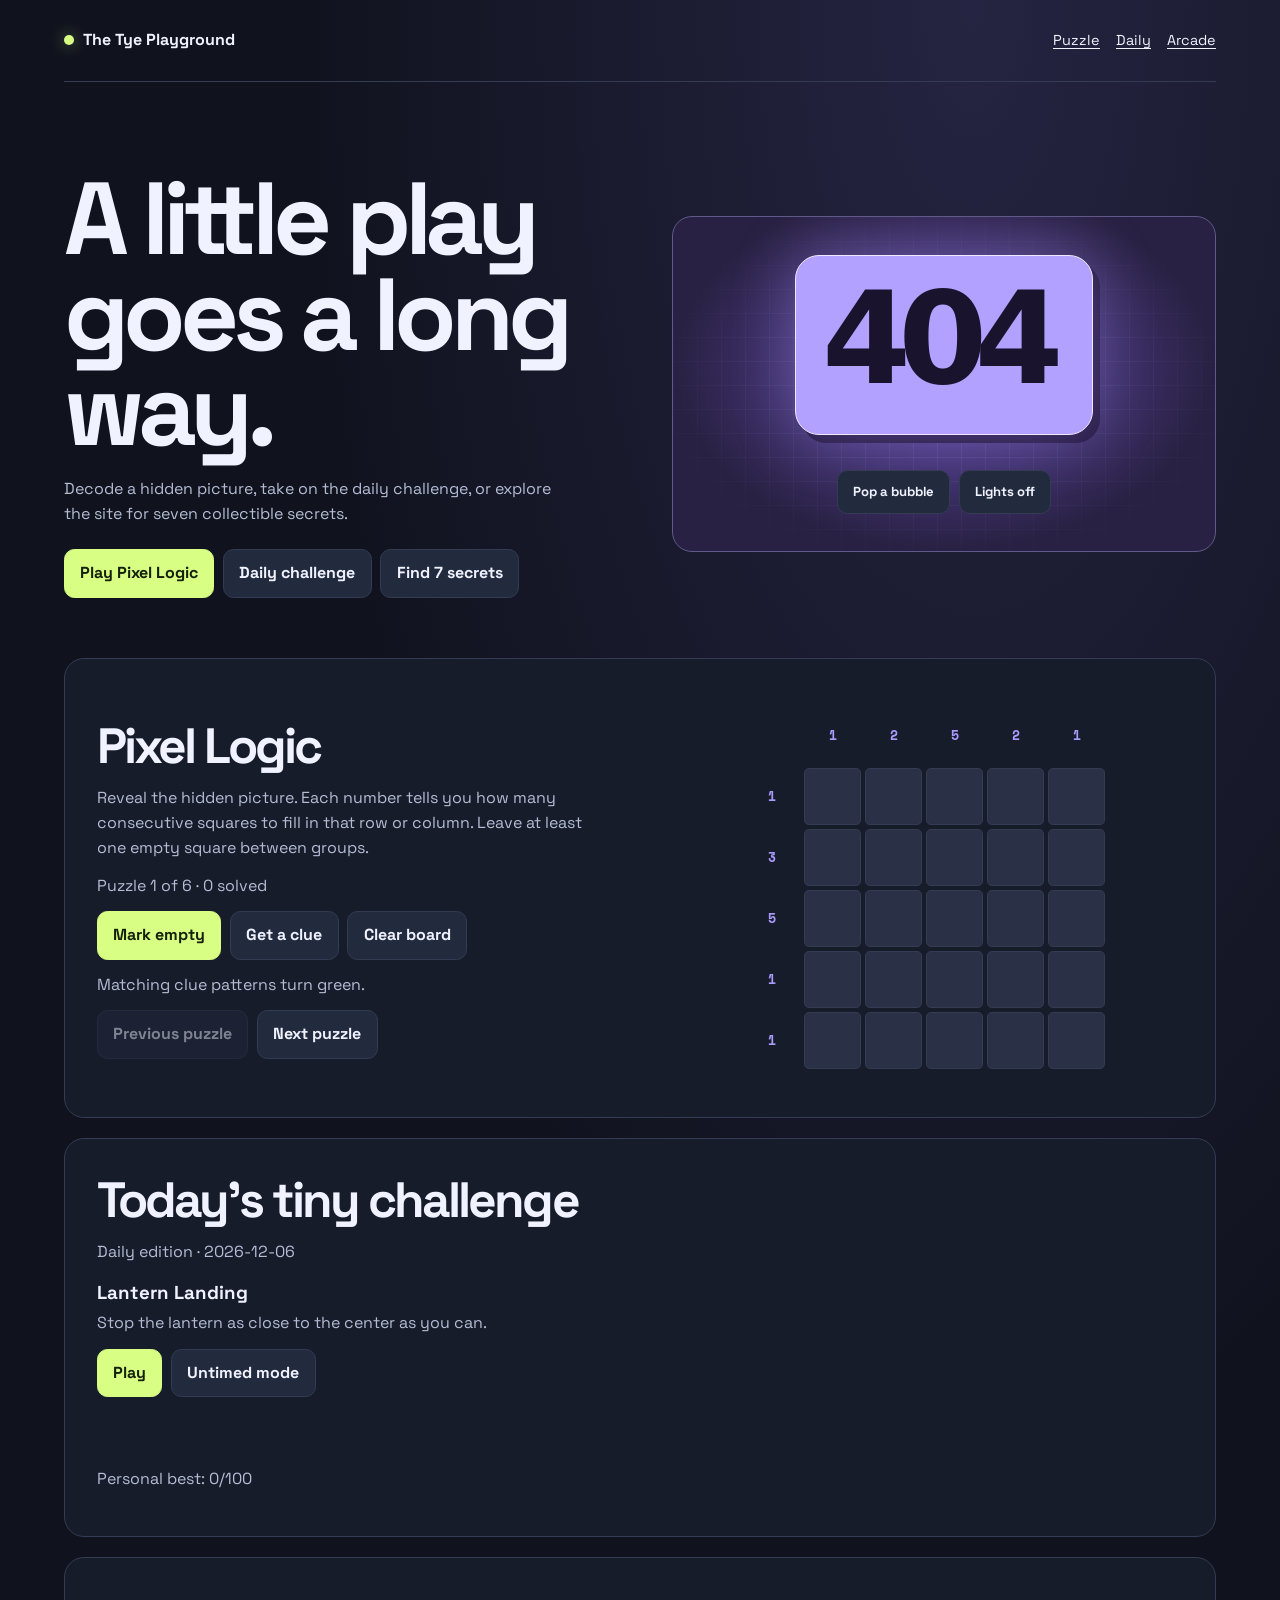
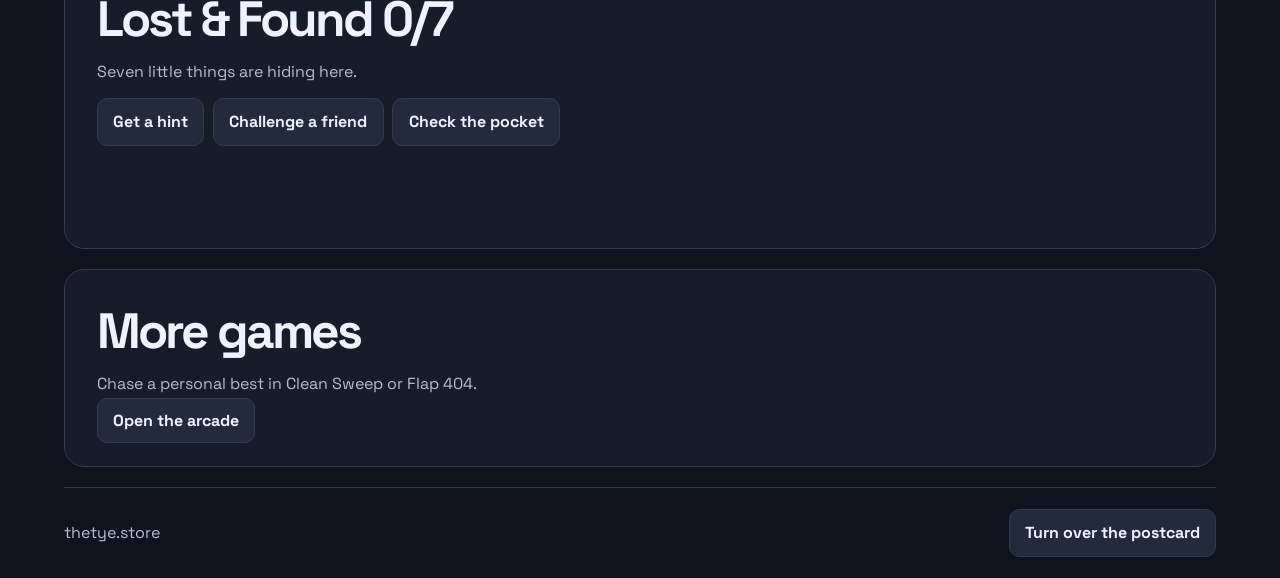
==== index.html @ 97bcfd58 "Link directly to the arcade from the playground" ====
<!DOCTYPE html>
<html lang="en">
<head>
<meta charset="utf-8">
<meta name="viewport" content="width=device-width, initial-scale=1">
<title>The Tye Playground — Free Mini Games & Hidden Surprises</title>
<meta name="description" content="Solve a Pixel Logic picture puzzle, play a daily game, and find seven hidden surprises at The Tye Playground.">
<link rel="canonical" href="https://thetye.store/">
<meta property="og:title" content="The Tye Playground">
<meta property="og:description" content="A tiny daily game and seven hidden surprises. Come play.">
<style>
@import url('https://fonts.googleapis.com/css2?family=Space+Grotesk:wght@400;500;600;700&family=Space+Mono:wght@400;700&display=swap');
*{box-sizing:border-box}
body{margin:0;background:#f7f2e7;color:#212421;font:1rem/1.55 system-ui,sans-serif}
header,main,footer{width:min(68rem,calc(100% - 2rem));margin:auto}
header,footer{display:flex;align-items:center;justify-content:space-between;gap:1rem;padding:1.3rem 0}
a{color:inherit;text-underline-offset:.22em}
h1,h2,p{margin:0 0 .8rem}
h1{font:700 clamp(3rem,7vw,6rem)/.95 Georgia,serif;letter-spacing:-.06em}
h2{font:700 2rem/1.15 Georgia,serif}
button,.action{font:inherit;font-weight:700;cursor:pointer;border:2px solid #212421;border-radius:2rem;background:#fff9ed;color:#212421;padding:.65rem 1rem;text-decoration:none}
button:focus-visible,a:focus-visible{outline:3px solid #6344a8;outline-offset:4px}
.primary{background:#f9ce57}
.hero{display:grid;grid-template-columns:1fr 1fr;gap:2rem;align-items:center;padding:2rem 0}
.scene{min-height:20rem;border:2px solid #212421;border-radius:2rem;background:#c6dcca;display:grid;place-items:center;position:relative;padding:1rem}
.scene.night{background:#292640;color:#fff9ed}
.scene.night button{background:#ffe8a5}
.spinner{font:900 clamp(4rem,13vw,8rem)/1 system-ui,sans-serif;letter-spacing:-.1em;padding:.2em .32em .3em .2em;border-radius:1.5rem;background:#f9ce57;box-shadow:5px 5px #212421}
.toys,.actions,.row{display:flex;flex-wrap:wrap;gap:.55rem;align-items:center}
section.card{background:#fff9ed;border:2px solid #212421;border-radius:1.5rem;padding:clamp(1rem,4vw,2rem);margin:1rem 0}
.board{display:flex;flex-wrap:wrap;gap:.45rem;margin:1rem 0}
.board button{min-width:3.1rem;min-height:3.1rem}
.board .lit{background:#f9ce57}
.status{min-height:1.55em;margin:.8rem 0}
[hidden]{display:none!important}
@media(max-width:680px){.hero{grid-template-columns:1fr;gap:1rem;padding-top:1rem}.scene{min-height:17rem}}

:root{color-scheme:dark;--ink:#10131e;--panel:#171c2a;--line:#343c53;--paper:#f0f2ff;--muted:#b4bdd4;--accent:#d8ff84;--violet:#ab9bff}
body{background:radial-gradient(ellipse at 76% 0%,#252442 0%,transparent 42rem),var(--ink);color:var(--paper);font-family:'Space Grotesk',system-ui,sans-serif}
header,main,footer{width:min(72rem,calc(100% - 2rem))}
header{border-bottom:1px solid var(--line);padding:1.15rem 0}
header nav{display:flex;gap:1rem;flex-wrap:wrap;font-size:.9rem}
header #logo{border:0;padding:.2rem 0;background:none;color:var(--paper)}
header #logo::before{content:"";display:inline-block;width:.65em;height:.65em;background:var(--accent);border-radius:50%;margin-right:.55em;box-shadow:0 0 15px #d8ff8470}
h1,h2{font-family:'Space Grotesk',system-ui,sans-serif;color:var(--paper);letter-spacing:-.06em}
h1{font-size:clamp(3.15rem,8vw,7rem);line-height:.93;margin-bottom:1.25rem}
h2{font-size:clamp(2rem,5vw,3.1rem)}
h3{margin:.75rem 0 .25rem}
p,footer{color:var(--muted)}
.hero{gap:clamp(1.5rem,5vw,5rem);padding:clamp(2.5rem,7vw,6.5rem) 0 2.5rem}
.hero p{max-width:31rem;margin-bottom:1.4rem}
button,.action{border:1px solid var(--line);border-radius:.65rem;background:#222a3d;color:var(--paper);padding:.68rem .95rem;min-height:44px}
button:not(:disabled):hover,.action:hover{border-color:var(--accent)}
button:focus-visible,a:focus-visible{outline-color:var(--violet)}
button:disabled{opacity:.48;cursor:default}
.primary{background:var(--accent);color:#15200a;border-color:var(--accent)}
.scene{isolation:isolate;overflow:hidden;min-width:0;min-height:21rem;border:1px solid #605a88;border-radius:1.25rem;background:radial-gradient(ellipse at 50% 45%,#634ab0,#292143 70%);padding:1.25rem}
.scene::before{position:absolute;inset:0;content:"";z-index:-1;background:linear-gradient(90deg,#b7aaff25 1px,transparent 1px),linear-gradient(#b7aaff25 1px,transparent 1px);background-size:24px 24px;mask-image:radial-gradient(ellipse,#000,transparent 82%)}
.scene.night{background:radial-gradient(ellipse at 50% 45%,#253c57,#101522 75%)}
.scene.night button{background:#262e44;color:var(--paper)}
.spinner{border:1px solid #eee9ff;background:#b3a1ff;color:#19132e;box-shadow:0 0 4rem #b3a1ff55,7px 8px #261943;padding:.15em .32em .24em .2em}
.scene .toys{justify-content:center}
.scene .toys button{font-size:.82rem}
section.card{background:var(--panel);border:1px solid var(--line);border-radius:1.25rem;margin:1.25rem 0}
#daily .board .lit{background:var(--accent);color:#16200c}
#daily .board button[aria-pressed=true]{outline:2px solid var(--violet)}
.puzzle-layout{display:grid;grid-template-columns:minmax(0,1fr) minmax(0,1fr);align-items:center;gap:clamp(1rem,4vw,4rem)}
.puzzle-board{--cell:clamp(38px,10vw,57px);display:grid;grid-template-columns:repeat(6,var(--cell));grid-auto-rows:var(--cell);gap:4px;justify-content:center;margin-block:1rem}
.puzzle-board > *{min-width:0;min-height:0}
.puzzle-board span{display:grid;place-content:center;font:700 .8rem 'Space Mono',monospace;color:var(--violet);text-align:center}
.puzzle-board button{padding:0;border-radius:.3rem;background:#2a3147;font-weight:700;color:var(--paper);touch-action:manipulation;min-height:0}
.puzzle-board button[data-state=filled]{background:var(--accent);color:#18230d;border-color:var(--accent)}
.puzzle-board button[data-state=marked]{background:#232839;color:var(--violet)}
.puzzle-board button[data-hint=true]{outline:2px solid var(--violet);outline-offset:1px}
.puzzle-board span[data-match=true]{color:var(--accent)}
footer{border-top:1px solid var(--line)}
#collection{display:flex;flex-wrap:wrap;gap:.5rem;list-style:none;padding:0}
#collection li{padding:.25rem .65rem;border:1px solid var(--line);border-radius:.35rem}
@media(max-width:720px){.hero,.puzzle-layout{grid-template-columns:1fr}.hero{padding-top:2.4rem}.scene{min-height:16rem}.puzzle-board{justify-content:start}}
@media(max-width:360px){.puzzle-board{--cell:clamp(30px,10vw,36px)}header nav{gap:.55rem}}
</style>
</head>
<body>
<header>
<button id="logo" type="button">The Tye Playground</button>
<nav aria-label="Main"><a href="#pattern">Puzzle</a><a href="#daily">Daily</a><a href="#games">Arcade</a></nav>
</header>
<main>
<div class="hero">
<div>
<h1>A little play goes a long way.</h1>
<p>Decode a hidden picture, take on the daily challenge, or explore the site for seven collectible secrets.</p>
<div class="actions">
<a class="action primary" href="#pattern">Play Pixel Logic</a><a class="action" href="#daily">Daily challenge</a>
<a class="action" href="#secrets">Find 7 secrets</a>
</div>
</div>
<div class="scene" id="scene">
<button class="spinner" id="spinner" type="button" aria-label="Spin the 404">404</button>
<div class="toys">
<button id="bubble" type="button">Pop a bubble</button>
<button id="light" type="button" aria-pressed="false">Lights off</button>
<button id="ghost" type="button" hidden>Follow the footprints</button>
</div>
</div>
</div>
<section class="card puzzle-layout" id="pattern">
<div>
<h2>Pixel Logic</h2>
<p>Reveal the hidden picture. Each number tells you how many consecutive squares to fill in that row or column. Leave at least one empty square between groups.</p>
<p id="puzzleNumber"></p>
<div class="row">
<button class="primary" id="markMode" type="button" aria-pressed="false">Mark empty</button>
<button id="puzzleHint" type="button">Get a clue</button>
<button id="puzzleReset" type="button">Clear board</button>
</div>
<p class="status" id="puzzleStatus" role="status"></p>
<div class="row">
<button id="puzzlePrev" type="button">Previous puzzle</button>
<button id="puzzleNext" type="button">Next puzzle</button>
</div>
</div>
<div id="puzzleBoard" class="puzzle-board" role="group" aria-label="Pixel Logic puzzle"></div>
</section>
<section class="card" id="daily">
<h2>Today’s tiny challenge</h2>
<p id="dailyDate"></p>
<h3 id="gameName"></h3>
<p id="instructions"></p>
<div class="row">
<button class="primary" id="start" type="button">Play</button>
<button id="relaxed" type="button" aria-pressed="false">Untimed mode</button>
</div>
<div class="board" id="board"></div>
<p class="status" id="gameStatus" role="status"></p>
<p id="best"></p>
<div class="row" id="gameShare" hidden>
<button id="shareScore" type="button">Share my score</button>
</div>
</section>
<section class="card" id="secrets">
<h2>Lost &amp; Found <span id="count"></span></h2>
<p id="found" role="status">Seven little things are hiding here.</p>
<div class="row">
<button id="hint" type="button">Get a hint</button>
<button id="shareHunt" type="button">Challenge a friend</button>
<button id="pocket" type="button">Check the pocket</button>
</div>
<p id="hintText" class="status" role="status"></p>
<ul id="collection"></ul>
<div id="room" hidden>
<h3>The Lost &amp; Found room</h3>
<p>All seven treasures are back. The workshop door is open.</p>
<a href="./404.html">Open the original 404 workshop</a>
</div>
</section>
<section class="card" id="games">
<h2>More games</h2>
<p>Chase a personal best in Clean Sweep or Flap 404.</p>
<a class="action" href="./404.html#games">Open the arcade</a>
</section>
</main>
<footer><span>thetye.store</span><button id="postcard" type="button">Turn over the postcard</button></footer>
<script>
"use strict";
const byId = id => document.getElementById(id);
function read(key, fallback) {
  try { return JSON.parse(localStorage.getItem(key)) ?? fallback; }
  catch { return fallback; }
}
function write(key, value) {
  try { localStorage.setItem(key, JSON.stringify(value)); } catch {}
}

const objects = {
  teapot: ["Teapot", "Spin the big 404 a few times."],
  pearl: ["Pearl", "Try popping a few bubbles."],
  footprints: ["Tiny boots", "Some things only show up with the lights off."],
  badge: ["Name badge", "Tap the playground’s name three times."],
  pebble: ["Lucky pebble", "Check the pocket in Lost & Found."],
  star: ["Gold star", "Finish a daily challenge round."],
  stamp: ["Postage stamp", "There’s something on the back of the postcard."]
};
const saved = read("tye-playground-found", []);
const collected = new Set(Array.isArray(saved) ? saved.filter(id => Object.hasOwn(objects, id)) : []);
function renderCollection() {
  byId("count").textContent = collected.size + "/7";
  byId("collection").replaceChildren(...Array.from(collected, id => {
    const item = document.createElement("li");
    item.textContent = objects[id][0];
    return item;
  }));
  byId("room").hidden = collected.size !== 7;
}
function discover(id) {
  if (collected.has(id)) return;
  collected.add(id);
  write("tye-playground-found", [...collected]);
  renderCollection();
  byId("found").textContent = "You found " + objects[id][0] + "!";
  byId("hintText").textContent = "";
}
renderCollection();
let spins = 0;
let bubbles = 0;
let taps = 0;
byId("spinner").onclick = () => {
  spins++;
  const faces = ["404", "040", "440", "🫖"];
  byId("spinner").textContent = faces[spins % faces.length];
  if (spins % faces.length === 3) discover("teapot");
};
byId("bubble").onclick = () => {
  bubbles++;
  byId("bubble").textContent = bubbles === 3 ? "Pearl found!" : "Pop again (" + bubbles + ")";
  if (bubbles === 3) discover("pearl");
};
byId("light").onclick = () => {
  const night = byId("scene").classList.toggle("night");
  byId("light").setAttribute("aria-pressed", night);
  byId("light").textContent = night ? "Lights on" : "Lights off";
  byId("ghost").hidden = !night;
};
byId("ghost").onclick = () => { discover("footprints"); byId("ghost").textContent = "Tiny boots found!"; };
byId("logo").onclick = () => {
  taps++;
  if (taps === 3) { discover("badge"); byId("logo").textContent = "The Tye Playground ★"; }
};
byId("pocket").onclick = () => { discover("pebble"); byId("pocket").textContent = "Pebble found!"; };
byId("postcard").onclick = () => { discover("stamp"); byId("postcard").textContent = "Greetings from The Tye!"; };
byId("hint").onclick = () => {
  const next = Object.keys(objects).find(id => !collected.has(id));
  byId("hintText").textContent = next ? objects[next][1] : "You found everything. The hidden room is open.";
};

const params = new URLSearchParams(location.search);
const today = new Date().toISOString().slice(0, 10);
const requestedDay = params.get("day");
function validDay(value) {
  if (!/^\d{4}-\d{2}-\d{2}$/.test(value || "")) return false;
  const date = new Date(value + "T00:00:00Z");
  return Number.isFinite(date.getTime()) && date.toISOString().slice(0, 10) === value;
}
const day = validDay(requestedDay) ? requestedDay : today;
const seed = Date.parse(day + "T00:00:00Z") / 86400000;
const game = ((seed % 3) + 3) % 3;
const games = [
  ["Lantern Landing", "Stop the lantern as close to the center as you can."],
  ["Window Memory", "Remember which windows light up, then pick them."],
  ["Odd Umbrella", "Find the odd umbrella in three rounds."]
];
byId("dailyDate").textContent = day === today ? "Daily edition · " + day : "Shared challenge · " + day;
byId("gameName").textContent = games[game][0];
byId("instructions").textContent = games[game][1];
const target = params.get("score");
if (target !== null && /^\d{1,3}$/.test(target) && Number(target) <= 100) {
  byId("gameStatus").textContent = "Friend’s score to beat: " + target + "/100.";
}

let relaxed = params.get("mode") === "untimed" || matchMedia("(prefers-reduced-motion: reduce)").matches;
let timer;
let playing = false;
let lastScore = 0;
let lastMode = false;
const board = byId("board");
const status = message => { byId("gameStatus").textContent = message; };
const key = () => "tye-best-" + day + (relaxed ? "-relaxed" : "");
function renderMode() {
  byId("relaxed").setAttribute("aria-pressed", relaxed);
  byId("best").textContent = (relaxed ? "Untimed best: " : "Personal best: ") + read(key(), 0) + "/100";
}
renderMode();
byId("relaxed").onclick = () => { relaxed = !relaxed; renderMode(); };
function tile(label, action) {
  const button = document.createElement("button");
  button.type = "button";
  button.textContent = label;
  button.onclick = action;
  board.append(button);
  return button;
}
function finish(score) {
  clearInterval(timer);
  playing = false;
  lastScore = score;
  lastMode = relaxed;
  write(key(), Math.max(score, Number(read(key(), 0)) || 0));
  renderMode();
  status("Round complete. Score: " + score + "/100.");
  byId("start").textContent = "Play again";
  byId("relaxed").disabled = false;
  byId("gameShare").hidden = false;
  board.replaceChildren();
  byId("start").focus();
  discover("star");
}

function lantern() {
  let position = ((seed % 9) + 9) % 9;
  let direction = position === 8 ? -1 : 1;
  let steps = 0;
  let score = 0;
  let round = 0;
  const track = document.createElement("div");
  track.setAttribute("aria-hidden", "true");
  board.append(track);
  const draw = () => {
    track.textContent = Array.from({length: 9}, (_, i) => i === position ? "🏮" : i === 4 ? "│" : "·").join(" ");
    if (relaxed) status("Lantern at position " + (position + 1) + " of 9. Center is 5.");
  };
  function step() {
    position += direction;
    if (position === 0 || position === 8) direction *= -1;
    draw();
  }
  function stop() {
    score += 100 - Math.abs(position - 4) * 25;
    round++;
    if (round === 3) { finish(Math.round(score / 3)); return; }
    if (!relaxed) status("Round " + (round + 1) + " of 3.");
    step();
  }
  if (relaxed) tile("Move lantern", step);
  const stopButton = tile("Stop lantern", stop);
  stopButton.focus();
  draw();
  if (!relaxed) timer = setInterval(() => {
    step();
    if (++steps >= 108) finish(Math.round(score / 3));
  }, 165);
}
function memory() {
  const lights = new Set();
  for (let n = 0; n < 3; n++) lights.add((((seed + n * 4) % 9) + 9) % 9);
  const guesses = new Set();
  status("Memorize windows " + [...lights].map(i => i + 1).join(", ") + ".");
  const ready = tile("Ready", begin);
  const tiles = Array.from({length: 9}, (_, i) => {
    const button = tile(String(i + 1), () => {
      if (guesses.has(i)) return;
      guesses.add(i);
      button.setAttribute("aria-pressed", "true");
      if (guesses.size === 3) finish(Math.round(100 * [...guesses].filter(n => lights.has(n)).length / 3));
    });
    button.disabled = true;
    button.classList.toggle("lit", lights.has(i));
    return button;
  });
  function begin() {
    clearTimeout(timer);
    ready.remove();
    for (const button of tiles) {
      button.disabled = false;
      button.classList.remove("lit");
      button.setAttribute("aria-pressed", "false");
    }
    status("Pick the three windows that were lit.");
    tiles[0].focus();
  }
  ready.focus();
  if (!relaxed) timer = setTimeout(begin, 4800);
}
function oddUmbrella() {
  let round = 0;
  let correct = 0;
  function draw() {
    board.replaceChildren();
    const odd = (((seed * 7 + round * 5) % 12) + 12) % 12;
    const choose = index => {
      clearTimeout(timer);
      if (index === odd) correct++;
      round++;
      if (round === 3) finish(Math.round(correct * 100 / 3));
      else draw();
    };
    for (let i = 0; i < 12; i++) {
      const button = tile(i === odd ? "☂" : "☔", () => choose(i));
      button.setAttribute("aria-label", (i === odd ? "Dry umbrella" : "Umbrella with rain") + " " + (i + 1));
    }
    board.firstChild.focus();
    status("Round " + (round + 1) + " of 3.");
    if (!relaxed) timer = setTimeout(() => choose(-1), 7000);
  }
  draw();
}
byId("start").onclick = () => {
  clearInterval(timer);
  board.replaceChildren();
  playing = true;
  byId("start").textContent = "Restart";
  byId("relaxed").disabled = true;
  byId("gameShare").hidden = true;
  status("Round 1 of 3.");
  if (game === 0) lantern();
  else if (game === 1) memory();
  else oddUmbrella();
};
async function share(text, url, feedback) {
  try {
    if (navigator.share) await navigator.share({text, url});
    else {
      await navigator.clipboard.writeText(text + " " + url);
      feedback("Challenge link copied.");
    }
  } catch (error) {
    if (error.name === "AbortError") return;
    feedback("Copy this challenge link: " + url);
  }
}
byId("shareScore").onclick = () => {
  if (playing) return;
  const url = new URL("./", location.href);
  url.searchParams.set("day", day);
  url.searchParams.set("score", lastScore);
  if (lastMode) url.searchParams.set("mode", "untimed");
  url.hash = "daily";
  share("I scored " + lastScore + "/100 in " + games[game][0] + ". Can you beat it?", url.href, status);
};
byId("shareHunt").onclick = () => {
  const url = new URL("./#secrets", location.href);
  share("I found " + collected.size + "/7 secrets at The Tye Playground. How many can you find?", url.href,
    message => { byId("hintText").textContent = message; });
};

const pictures = [
  ["Arrow", "00100 01110 11111 00100 00100"],
  ["Flower", "01110 11011 11111 11011 01110"],
  ["Diamond", "00100 01110 11111 01110 00100"],
  ["Heart", "11011 11111 11111 01110 00100"],
  ["Stamp", "11111 10001 10101 10001 11111"],
  ["Rocket", "00100 01110 10101 00100 01110"]
];
const puzzleBoard = byId("puzzleBoard");
const puzzleStatus = byId("puzzleStatus");
const markMode = byId("markMode");
const savedPuzzles = read("tye-pixel-boards", {});
const boards = savedPuzzles && typeof savedPuzzles === "object" ? savedPuzzles : {};
const savedCompletions = read("tye-pixel-completed", []);
const completedPuzzles = new Set(Array.isArray(savedCompletions) ? savedCompletions : []);
let puzzleIndex = Number(read("tye-pixel-index", 0));
if (!Number.isInteger(puzzleIndex) || !pictures[puzzleIndex]) puzzleIndex = 0;
let marking = false;
let cells = [];
let cellButtons = [];
let clueLabels = [];
let hinted = -1;
const indices = Array.from({length: 5}, (_, i) => i);
const lines = [
  ...indices.map(r => indices.map(c => r * 5 + c)),
  ...indices.map(c => indices.map(r => r * 5 + c))
];
const possibleLines = Array.from({length: 32}, (_, i) => i.toString(2).padStart(5, "0"));
const clues = bits => (bits.match(/1+/g) || [""]).map(group => group.length).join(" ");
const solution = () => pictures[puzzleIndex][1].replaceAll(" ", "");
const lineBits = (line, bits) => line.map(i => bits[i]).join("");

function refreshPuzzle() {
  const answer = solution();
  const filled = cells.map(value => value === 1 ? "1" : "0");
  const solved = filled.join("") === answer;
  if (solved) {
    completedPuzzles.add(puzzleIndex);
    write("tye-pixel-completed", [...completedPuzzles]);
  }
  byId("puzzleNumber").textContent = "Puzzle " + (puzzleIndex + 1) + " of " + pictures.length
    + " · " + completedPuzzles.size + " solved";
  clueLabels.forEach((label, i) => {
    label.dataset.match = clues(lineBits(lines[i], filled)) === clues(lineBits(lines[i], answer));
  });
  cellButtons.forEach((button, i) => {
    const state = ["blank", "filled", "marked"][cells[i]];
    button.dataset.state = state;
    button.dataset.hint = i === hinted;
    button.textContent = state === "marked" ? "×" : "";
    button.setAttribute("aria-label", "Row " + (Math.floor(i / 5) + 1) + ", column " + (i % 5 + 1) + ", " + state);
    button.setAttribute("aria-pressed", cells[i] === 1);
  });
  if (solved) puzzleStatus.textContent = "Solved! You revealed the " + pictures[puzzleIndex][0].toLowerCase() + ".";
  return solved;
}

function savePuzzle() {
  boards[puzzleIndex] = cells.join("");
  write("tye-pixel-boards", boards);
}

function showPuzzle(index) {
  puzzleIndex = index;
  write("tye-pixel-index", index);
  const savedBoard = boards[index];
  cells = typeof savedBoard === "string" && /^[012]{25}$/.test(savedBoard)
    ? Array.from(savedBoard, Number) : Array(25).fill(0);
  hinted = -1;
  cellButtons = [];
  clueLabels = [];
  puzzleBoard.replaceChildren();
  puzzleStatus.textContent = "Matching clue patterns turn green.";
  const answer = solution();
  function label(lineIndex, name) {
    const element = document.createElement("span");
    const numbers = clues(lineBits(lines[lineIndex], answer));
    element.textContent = numbers;
    element.setAttribute("aria-label", name + ": " + numbers);
    clueLabels[lineIndex] = element;
    puzzleBoard.append(element);
  }
  puzzleBoard.append(document.createElement("span"));
  indices.forEach(c => label(c + 5, "Column " + (c + 1)));
  indices.forEach(r => {
    label(r, "Row " + (r + 1));
    indices.forEach(c => {
      const i = r * 5 + c;
      const button = document.createElement("button");
      button.type = "button";
      button.onclick = () => {
        const next = marking ? 2 : 1;
        cells[i] = cells[i] === next ? 0 : next;
        hinted = -1;
        puzzleStatus.textContent = "Matching clue patterns turn green.";
        savePuzzle();
        refreshPuzzle();
      };
      cellButtons.push(button);
      puzzleBoard.append(button);
    });
  });
  byId("puzzlePrev").disabled = index === 0;
  byId("puzzleNext").disabled = index === pictures.length - 1;
  refreshPuzzle();
}
markMode.onclick = () => {
  marking = !marking;
  markMode.setAttribute("aria-pressed", marking);
  markMode.textContent = marking ? "Mark empty: on" : "Mark empty";
};
byId("puzzlePrev").onclick = () => showPuzzle(puzzleIndex - 1);
byId("puzzleNext").onclick = () => showPuzzle(puzzleIndex + 1);
byId("puzzleReset").onclick = () => {
  cells.fill(0);
  hinted = -1;
  savePuzzle();
  puzzleStatus.textContent = "Board cleared.";
  refreshPuzzle();
};
byId("puzzleHint").onclick = () => {
  const answer = solution();
  const mismatch = cells.findIndex((value, i) => (value === 1 && answer[i] === "0") || (value === 2 && answer[i] === "1"));
  let index = mismatch;
  let reason = "Recheck";
  if (index < 0) {
    for (const line of lines) {
      const candidates = possibleLines.filter(bits => clues(bits) === clues(lineBits(line, answer))
        && line.every((i, offset) => cells[i] === 0 || bits[offset] === (cells[i] === 1 ? "1" : "0")));
      const offset = line.findIndex((i, n) => cells[i] === 0 && candidates.every(bits => bits[n] === "1"));
      if (offset >= 0) { index = line[offset]; reason = "The clues require you to fill"; break; }
    }
  }
  if (index < 0) {
    index = cells.findIndex((value, i) => value === 0 && answer[i] === "1");
    reason = "Try filling";
  }
  hinted = index;
  if (!refreshPuzzle() && index >= 0) {
    puzzleStatus.textContent = reason + " row " + (Math.floor(index / 5) + 1) + ", column " + (index % 5 + 1) + ".";
  }
};
showPuzzle(puzzleIndex);

</script>
</body>
</html>
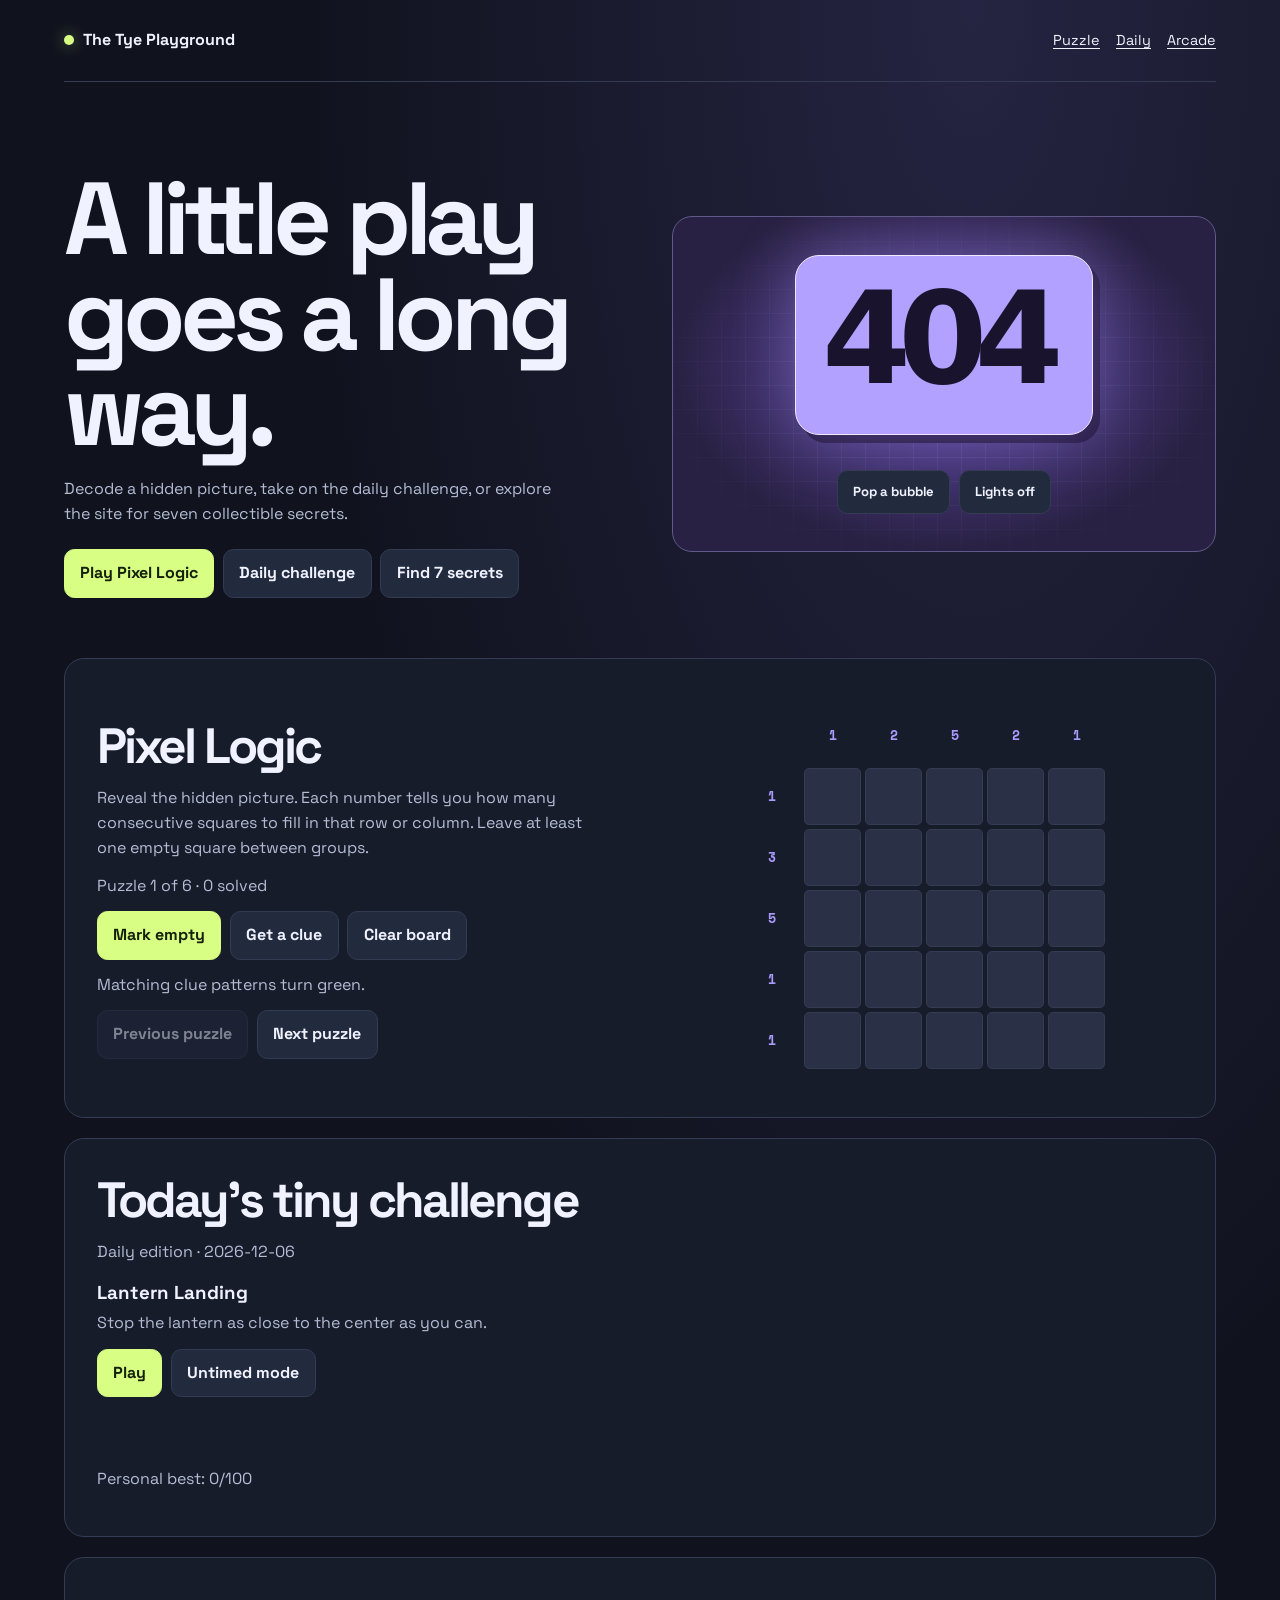
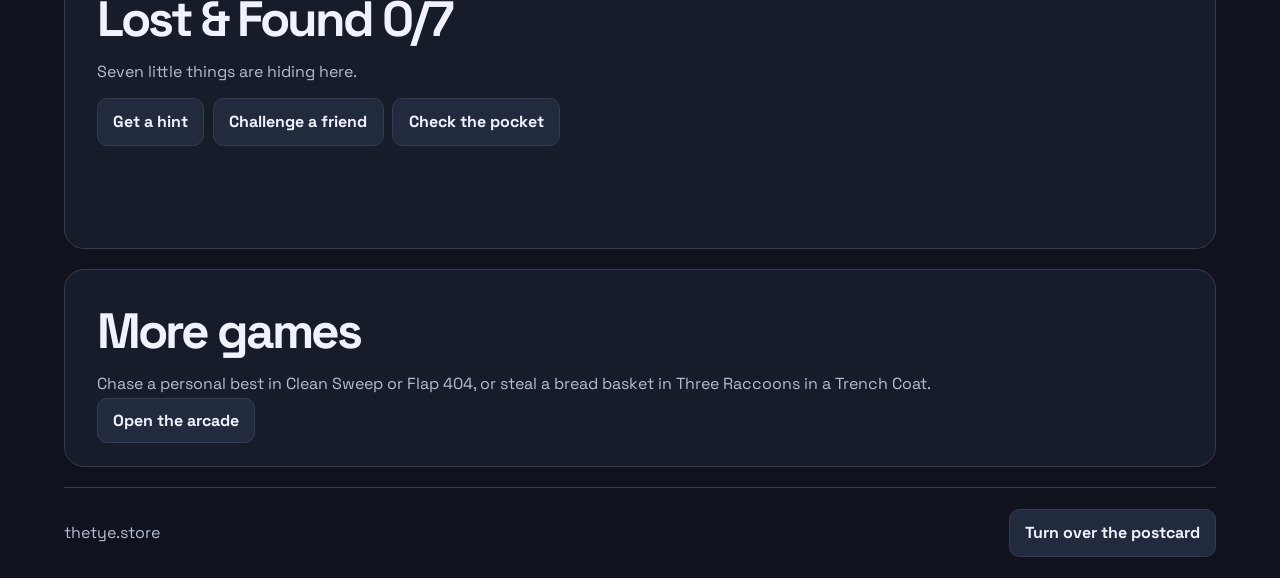
==== commit 4ae59c40: "Add Three Raccoons heist to the arcade" ====
--- a/index.html
+++ b/index.html
@@ -156,7 +156,7 @@
 </section>
 <section class="card" id="games">
 <h2>More games</h2>
-<p>Chase a personal best in Clean Sweep or Flap 404.</p>
+<p>Chase a personal best in Clean Sweep or Flap 404, or steal a bread basket in Three Raccoons in a Trench Coat.</p>
 <a class="action" href="./404.html#games">Open the arcade</a>
 </section>
 </main>
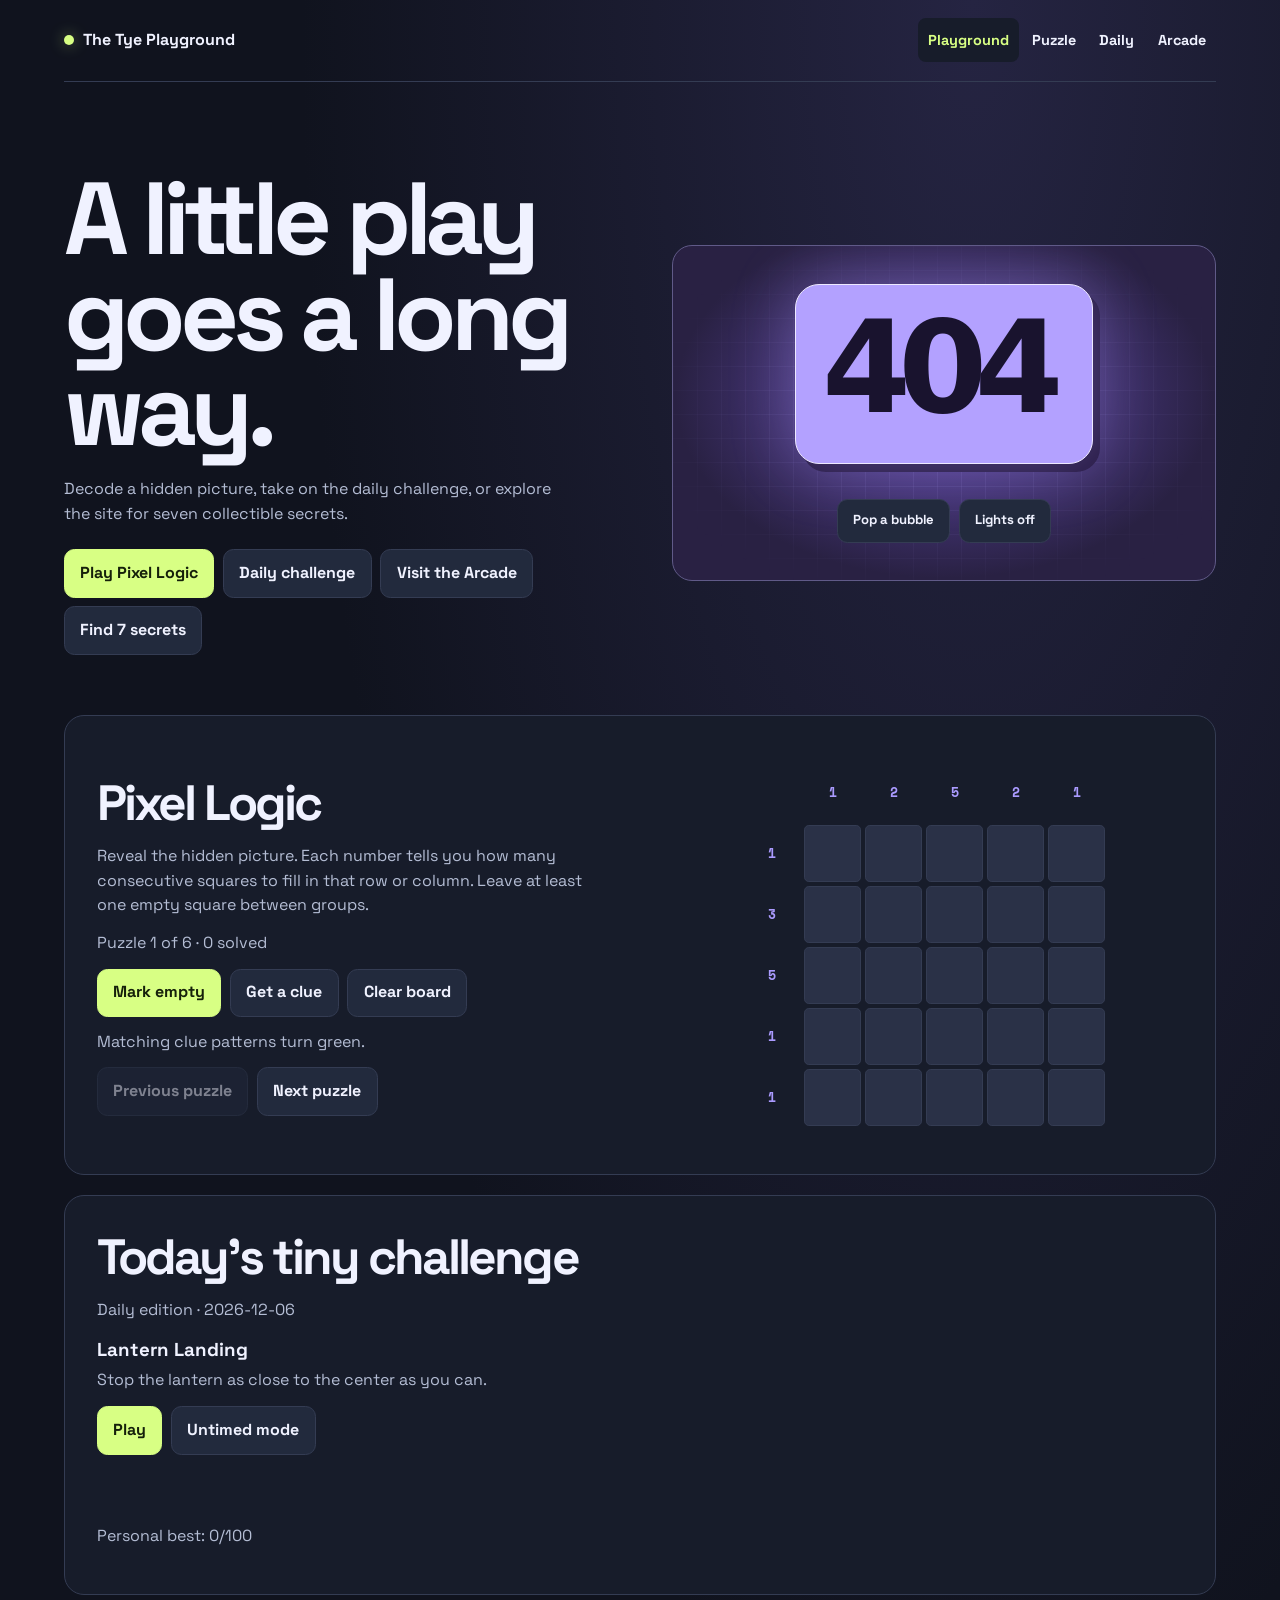
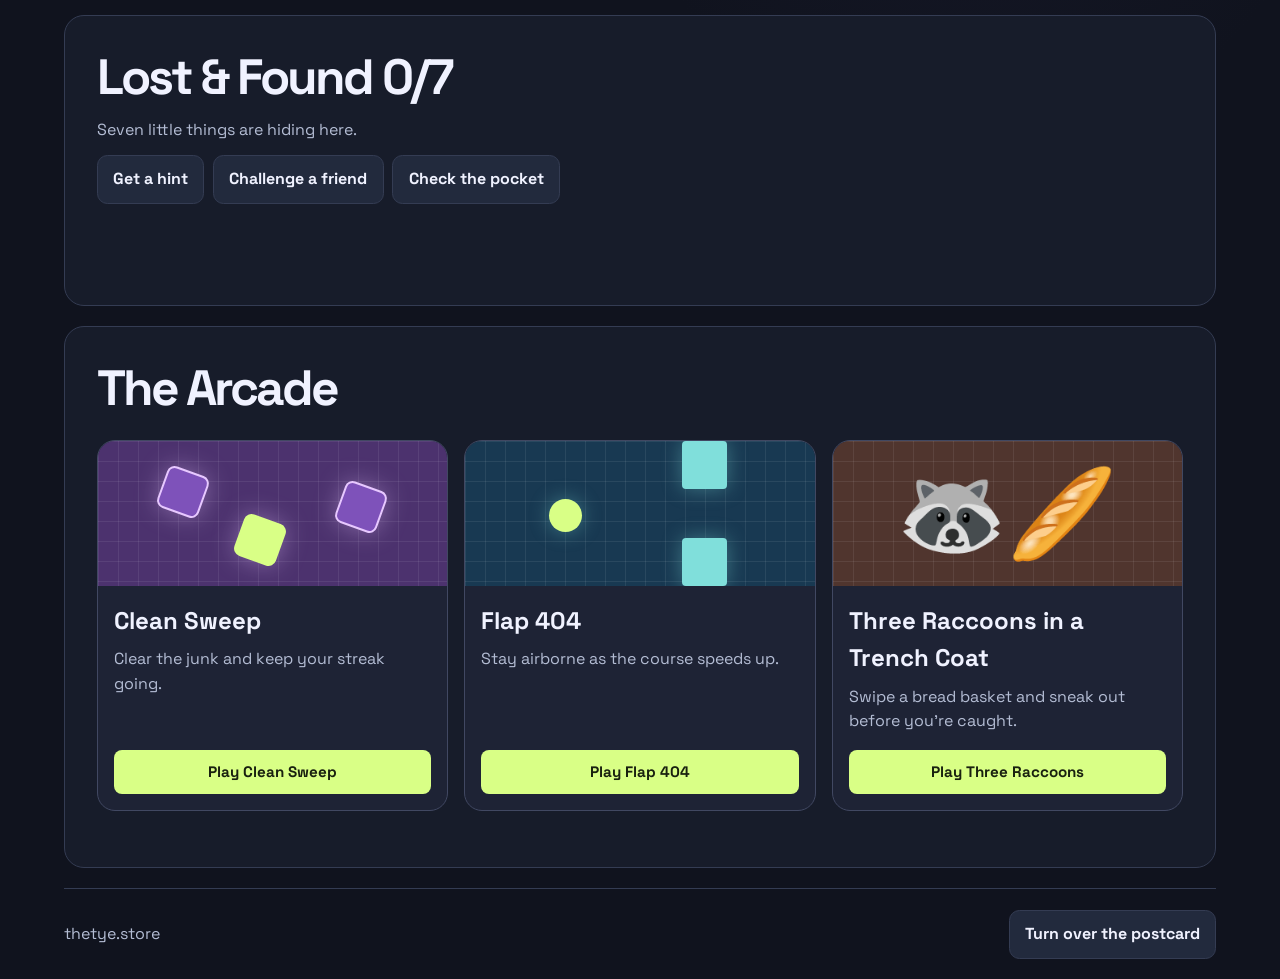
==== commit b5659900: "Unify the Playground and Arcade experience" ====
--- a/index.html
+++ b/index.html
@@ -8,8 +8,8 @@
 <link rel="canonical" href="https://thetye.store/">
 <meta property="og:title" content="The Tye Playground">
 <meta property="og:description" content="A tiny daily game and seven hidden surprises. Come play.">
+<link rel="stylesheet" href="./playground.css">
 <style>
-@import url('https://fonts.googleapis.com/css2?family=Space+Grotesk:wght@400;500;600;700&family=Space+Mono:wght@400;700&display=swap');
 *{box-sizing:border-box}
 body{margin:0;background:#f7f2e7;color:#212421;font:1rem/1.55 system-ui,sans-serif}
 header,main,footer{width:min(68rem,calc(100% - 2rem));margin:auto}
@@ -36,12 +36,12 @@
 @media(max-width:680px){.hero{grid-template-columns:1fr;gap:1rem;padding-top:1rem}.scene{min-height:17rem}}
 
 :root{color-scheme:dark;--ink:#10131e;--panel:#171c2a;--line:#343c53;--paper:#f0f2ff;--muted:#b4bdd4;--accent:#d8ff84;--violet:#ab9bff}
-body{background:radial-gradient(ellipse at 76% 0%,#252442 0%,transparent 42rem),var(--ink);color:var(--paper);font-family:'Space Grotesk',system-ui,sans-serif}
+body{background:var(--tye-backdrop);color:var(--paper);font-family:'Space Grotesk',system-ui,sans-serif}
 header,main,footer{width:min(72rem,calc(100% - 2rem))}
 header{border-bottom:1px solid var(--line);padding:1.15rem 0}
-header nav{display:flex;gap:1rem;flex-wrap:wrap;font-size:.9rem}
+
 header #logo{border:0;padding:.2rem 0;background:none;color:var(--paper)}
-header #logo::before{content:"";display:inline-block;width:.65em;height:.65em;background:var(--accent);border-radius:50%;margin-right:.55em;box-shadow:0 0 15px #d8ff8470}
+
 h1,h2{font-family:'Space Grotesk',system-ui,sans-serif;color:var(--paper);letter-spacing:-.06em}
 h1{font-size:clamp(3.15rem,8vw,7rem);line-height:.93;margin-bottom:1.25rem}
 h2{font-size:clamp(2rem,5vw,3.1rem)}
@@ -81,9 +81,9 @@
 </style>
 </head>
 <body>
-<header>
-<button id="logo" type="button">The Tye Playground</button>
-<nav aria-label="Main"><a href="#pattern">Puzzle</a><a href="#daily">Daily</a><a href="#games">Arcade</a></nav>
+<header class="tye-header">
+<button id="logo" class="tye-brand" type="button">The Tye Playground</button>
+<nav aria-label="Main"><a href="./" aria-current="page">Playground</a><a href="./#pattern">Puzzle</a><a href="./#daily">Daily</a><a href="./404.html#games">Arcade</a></nav>
 </header>
 <main>
 <div class="hero">
@@ -92,7 +92,7 @@
 <p>Decode a hidden picture, take on the daily challenge, or explore the site for seven collectible secrets.</p>
 <div class="actions">
 <a class="action primary" href="#pattern">Play Pixel Logic</a><a class="action" href="#daily">Daily challenge</a>
-<a class="action" href="#secrets">Find 7 secrets</a>
+<a class="action" href="./404.html#games">Visit the Arcade</a><a class="action" href="#secrets">Find 7 secrets</a>
 </div>
 </div>
 <div class="scene" id="scene">
@@ -154,10 +154,13 @@
 <a href="./404.html">Open the original 404 workshop</a>
 </div>
 </section>
-<section class="card" id="games">
-<h2>More games</h2>
-<p>Chase a personal best in Clean Sweep or Flap 404, or steal a bread basket in Three Raccoons in a Trench Coat.</p>
-<a class="action" href="./404.html#games">Open the arcade</a>
+<section class="card playground-games" id="games">
+<h2>The Arcade</h2>
+<div class="arcade-grid">
+<article><div class="arcade-art sweep-art" aria-hidden="true"><i></i><i></i><i></i></div><div class="arcade-copy"><h3>Clean Sweep</h3><p>Clear the junk and keep your streak going.</p><a class="play-link" href="./404.html#games-clean-sweep">Play Clean Sweep</a></div></article>
+<article><div class="arcade-art flight-art" aria-hidden="true"><i></i><i></i><i></i></div><div class="arcade-copy"><h3>Flap 404</h3><p>Stay airborne as the course speeds up.</p><a class="play-link" href="./404.html#games-flap">Play Flap 404</a></div></article>
+<article><div class="arcade-art raccoon-art" aria-hidden="true">🦝🥖</div><div class="arcade-copy"><h3>Three Raccoons in a Trench Coat</h3><p>Swipe a bread basket and sneak out before you’re caught.</p><a class="play-link" href="./games/three-raccoons/">Play Three Raccoons</a></div></article>
+</div>
 </section>
 </main>
 <footer><span>thetye.store</span><button id="postcard" type="button">Turn over the postcard</button></footer>
--- a/playground.css
+++ b/playground.css
@@ -0,0 +1,34 @@
+@import url('https://fonts.googleapis.com/css2?family=Space+Grotesk:wght@400;500;600;700&family=Space+Mono:wght@400;700&display=swap');
+:root{--tye-bg:#10131e;--tye-panel:#171c2a;--tye-line:#343c53;--tye-text:#f0f2ff;--tye-muted:#b4bdd4;--tye-accent:#d8ff84;--tye-focus:#ab9bff;--tye-font:'Space Grotesk',system-ui,sans-serif;--tye-backdrop:radial-gradient(ellipse at 76% 0%,#252442 0%,transparent 42rem),var(--tye-bg)}
+.tye-header{width:min(72rem,calc(100% - 2rem));margin:auto;display:flex;align-items:center;justify-content:space-between;flex-wrap:wrap;gap:.45rem 1rem;padding:1.15rem 0;border-bottom:1px solid var(--tye-line);font:700 1rem/1.5 var(--tye-font);color:var(--tye-text)}
+.tye-header nav{display:flex;gap:.15rem;flex-wrap:wrap;font-size:.9rem}
+.tye-header a{display:inline-flex;align-items:center;min-height:44px;color:inherit;text-decoration:none}
+.tye-header nav a{padding:.4rem .65rem;border-radius:.5rem}
+.tye-header nav a:hover{background:var(--tye-panel)}
+.tye-header nav [aria-current=page]{background:var(--tye-panel);color:var(--tye-accent)}
+.tye-brand::before{content:"";display:inline-block;width:.65em;height:.65em;background:var(--tye-accent);border-radius:50%;margin-right:.55em;box-shadow:0 0 15px #d8ff8470}
+.tye-header a:focus-visible,.play-link:focus-visible{outline:2px solid var(--tye-focus);outline-offset:3px}
+  .arcade-grid{display:grid;grid-template-columns:repeat(3,minmax(0,1fr));gap:16px;margin:24px 0}
+  .arcade-grid article{display:flex;flex-direction:column;border:1px solid #414862;border-radius:18px;overflow:hidden;background:#1e2335}
+  .arcade-art{height:clamp(110px,20vw,195px);position:relative;overflow:hidden;background-size:20px 20px;background-image:linear-gradient(#ffffff13 1px,transparent 1px),linear-gradient(90deg,#ffffff13 1px,transparent 1px)}
+  .arcade-art i{position:absolute;display:block}
+  .sweep-art{background-color:#4c326e}
+  .sweep-art i{width:44px;height:44px;border:2px solid #e7c8ff;border-radius:8px;transform:rotate(20deg);background:#7e52ba;box-shadow:0 0 24px #e7c8ff60}
+  .sweep-art i:nth-child(1){left:18%;top:20%}.sweep-art i:nth-child(2){left:40%;top:53%;background:#d9ff86;border-color:#d9ff86}.sweep-art i:nth-child(3){left:69%;top:30%}
+  .flight-art{background-color:#183952}
+  .flight-art i{width:13%;height:33%;background:#80dfdb;border-radius:4px;box-shadow:0 0 20px #80dfdb60}
+  .flight-art i:nth-child(1){left:62%;top:0}.flight-art i:nth-child(2){left:62%;bottom:0}.flight-art i:nth-child(3){left:24%;top:40%;width:33px;height:33px;border-radius:50%;background:#d9ff86}
+  .arcade-copy{padding:clamp(14px,3vw,24px);display:flex;flex-direction:column;flex:1}
+  .arcade-copy h3{font-size:24px;margin:0;color:inherit}
+  .arcade-copy p:nth-of-type(2){margin-top:auto;padding-top:10px}
+  .raccoon-art{display:grid;place-items:center;background-color:#50352e;font-size:clamp(48px,10vw,88px)}
+  .arcade-copy .play-link{display:grid;place-items:center;text-decoration:none}
+  .arcade-copy button,.arcade-copy .play-link{min-height:44px;border:0;border-radius:8px;background:#d9ff86;color:#19210f;padding:8px 12px;font:inherit;font-size:.95rem;font-weight:700;cursor:pointer}
+
+.arcade-copy .play-link:hover,.arcade-copy button:hover{background:#eeffbe}
+.playground-games .arcade-art{height:clamp(108px,14vw,145px)}
+.playground-games .arcade-copy{padding:1rem}
+.playground-games .arcade-copy p{margin:.5rem 0 1rem}
+.playground-games .arcade-copy a{margin-top:auto}
+@media(max-width:850px){.arcade-grid{grid-template-columns:repeat(2,minmax(0,1fr))}}
+@media(max-width:590px){.arcade-grid{grid-template-columns:minmax(0,1fr)}.arcade-art{height:115px}}
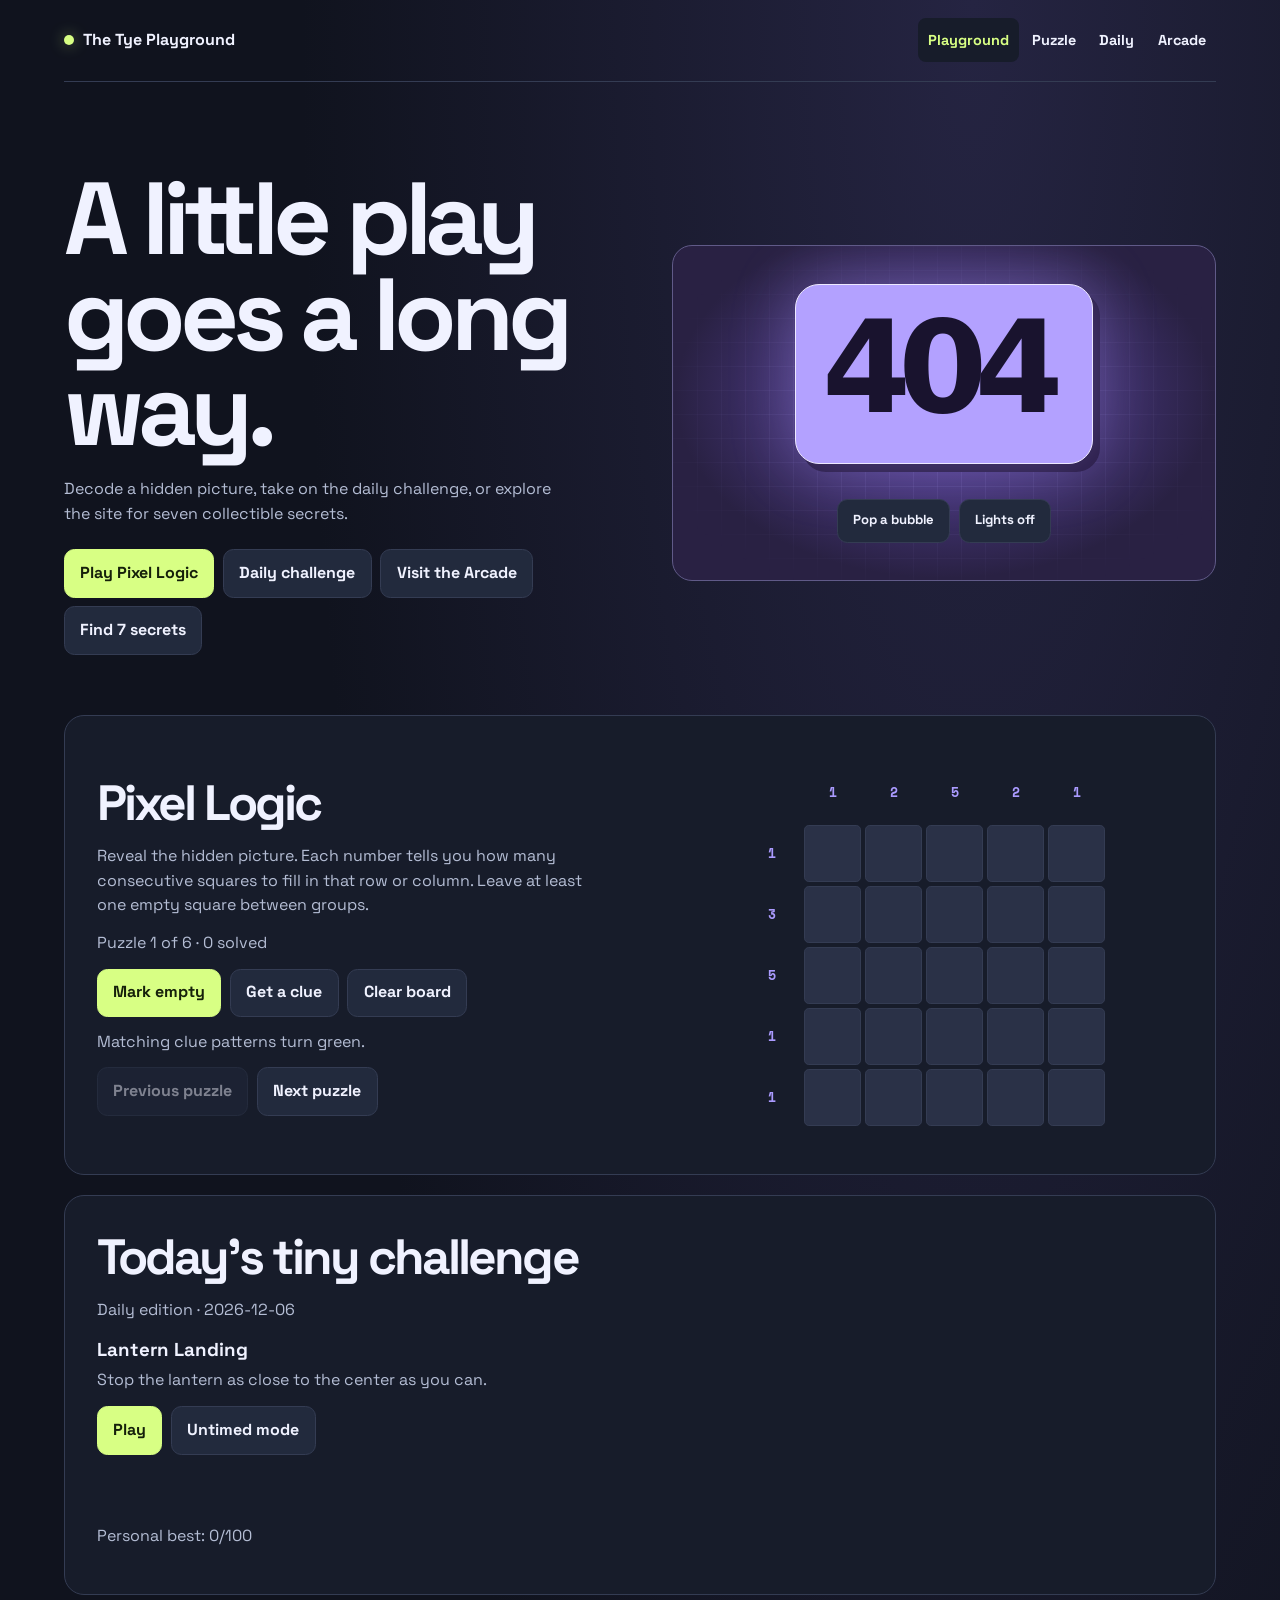
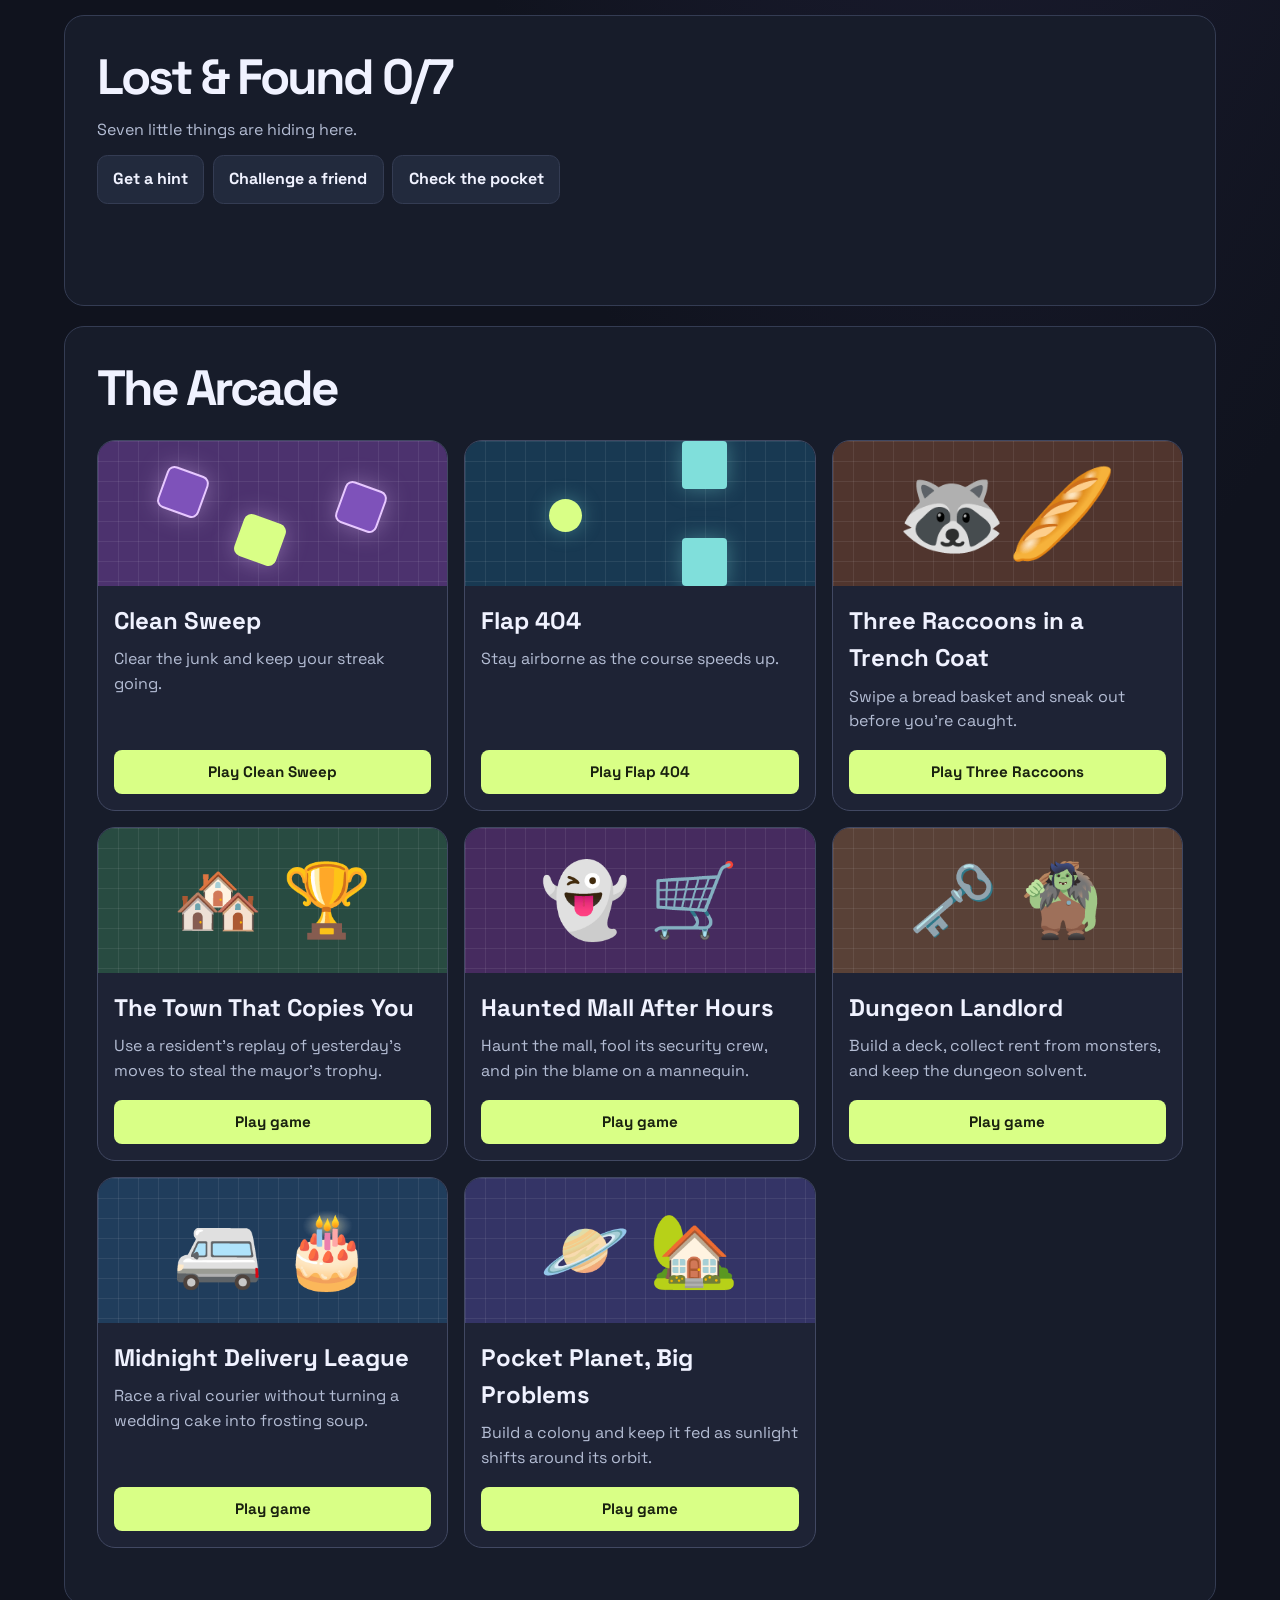
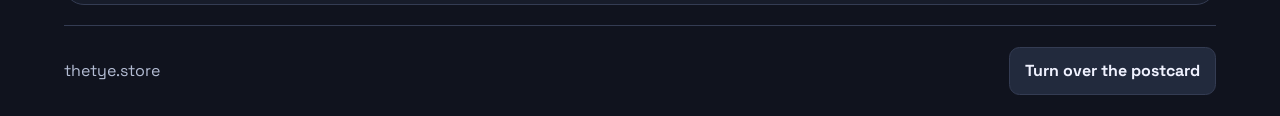
==== commit c092c9f3: "Add five strategy games to the Playground arcade" ====
--- a/index.html
+++ b/index.html
@@ -160,6 +160,11 @@
 <article><div class="arcade-art sweep-art" aria-hidden="true"><i></i><i></i><i></i></div><div class="arcade-copy"><h3>Clean Sweep</h3><p>Clear the junk and keep your streak going.</p><a class="play-link" href="./404.html#games-clean-sweep">Play Clean Sweep</a></div></article>
 <article><div class="arcade-art flight-art" aria-hidden="true"><i></i><i></i><i></i></div><div class="arcade-copy"><h3>Flap 404</h3><p>Stay airborne as the course speeds up.</p><a class="play-link" href="./404.html#games-flap">Play Flap 404</a></div></article>
 <article><div class="arcade-art raccoon-art" aria-hidden="true">🦝🥖</div><div class="arcade-copy"><h3>Three Raccoons in a Trench Coat</h3><p>Swipe a bread basket and sneak out before you’re caught.</p><a class="play-link" href="./games/three-raccoons/">Play Three Raccoons</a></div></article>
+<article><div class="arcade-art feature-art town-that-copies-you-art" aria-hidden="true">🏘️ 🏆</div><div class="arcade-copy"><h3>The Town That Copies You</h3><p>Use a resident’s replay of yesterday’s moves to steal the mayor’s trophy.</p><a class="play-link" aria-label="Play The Town That Copies You" href="./games/town-that-copies-you/">Play game</a></div></article>
+<article><div class="arcade-art feature-art haunted-mall-art" aria-hidden="true">👻 🛒</div><div class="arcade-copy"><h3>Haunted Mall After Hours</h3><p>Haunt the mall, fool its security crew, and pin the blame on a mannequin.</p><a class="play-link" aria-label="Play Haunted Mall After Hours" href="./games/haunted-mall/">Play game</a></div></article>
+<article><div class="arcade-art feature-art dungeon-landlord-art" aria-hidden="true">🗝️ 🧌</div><div class="arcade-copy"><h3>Dungeon Landlord</h3><p>Build a deck, collect rent from monsters, and keep the dungeon solvent.</p><a class="play-link" aria-label="Play Dungeon Landlord" href="./games/dungeon-landlord/">Play game</a></div></article>
+<article><div class="arcade-art feature-art midnight-delivery-art" aria-hidden="true">🚐 🎂</div><div class="arcade-copy"><h3>Midnight Delivery League</h3><p>Race a rival courier without turning a wedding cake into frosting soup.</p><a class="play-link" aria-label="Play Midnight Delivery League" href="./games/midnight-delivery/">Play game</a></div></article>
+<article><div class="arcade-art feature-art pocket-planet-art" aria-hidden="true">🪐 🏡</div><div class="arcade-copy"><h3>Pocket Planet, Big Problems</h3><p>Build a colony and keep it fed as sunlight shifts around its orbit.</p><a class="play-link" aria-label="Play Pocket Planet, Big Problems" href="./games/pocket-planet/">Play game</a></div></article>
 </div>
 </section>
 </main>
--- a/playground.css
+++ b/playground.css
@@ -32,3 +32,11 @@
 .playground-games .arcade-copy a{margin-top:auto}
 @media(max-width:850px){.arcade-grid{grid-template-columns:repeat(2,minmax(0,1fr))}}
 @media(max-width:590px){.arcade-grid{grid-template-columns:minmax(0,1fr)}.arcade-art{height:115px}}
+
+.feature-art{display:grid;place-items:center;font-size:clamp(2rem,6vw,4.5rem)}
+.town-that-copies-you-art{background-color:#284b41}
+.haunted-mall-art{background-color:#462b5f}
+.dungeon-landlord-art{background-color:#594137}
+.midnight-delivery-art{background-color:#203d5c}
+.pocket-planet-art{background-color:#343466}
+.arcade-copy .play-link{margin-top:auto}
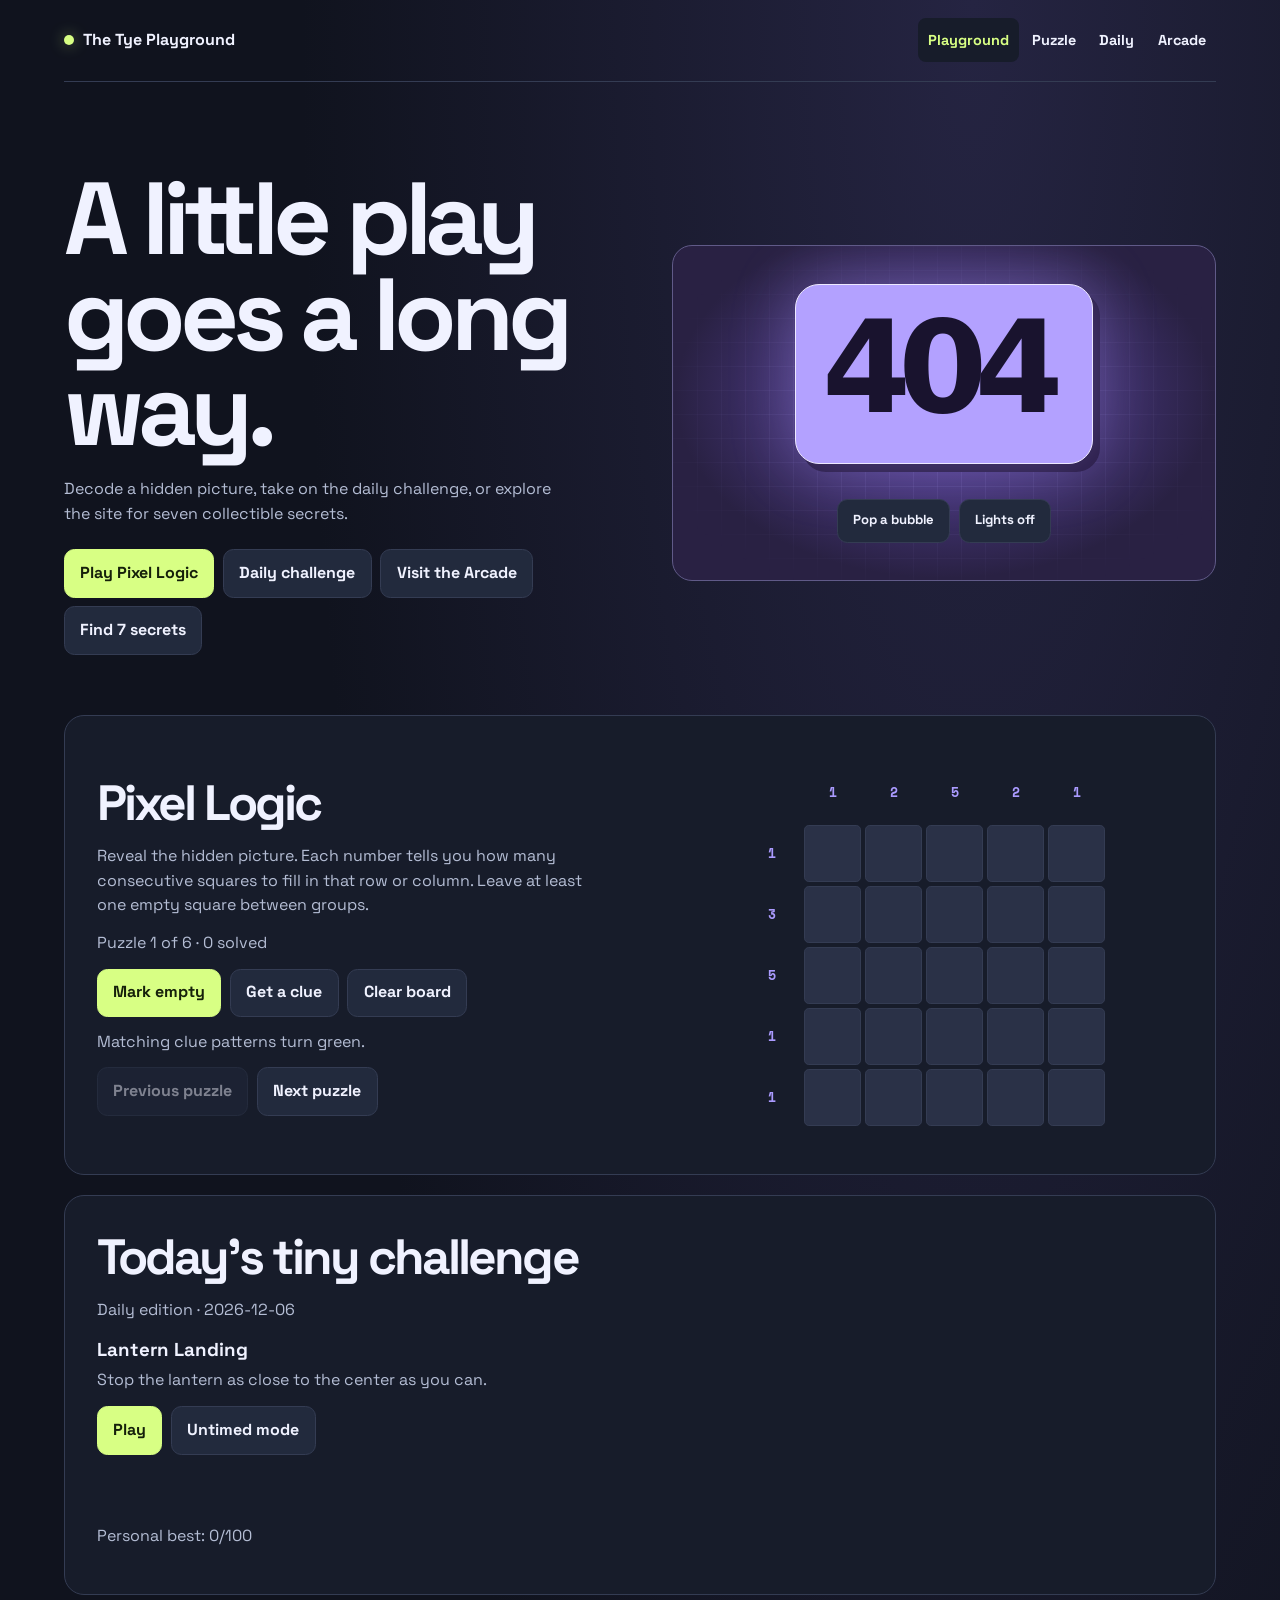
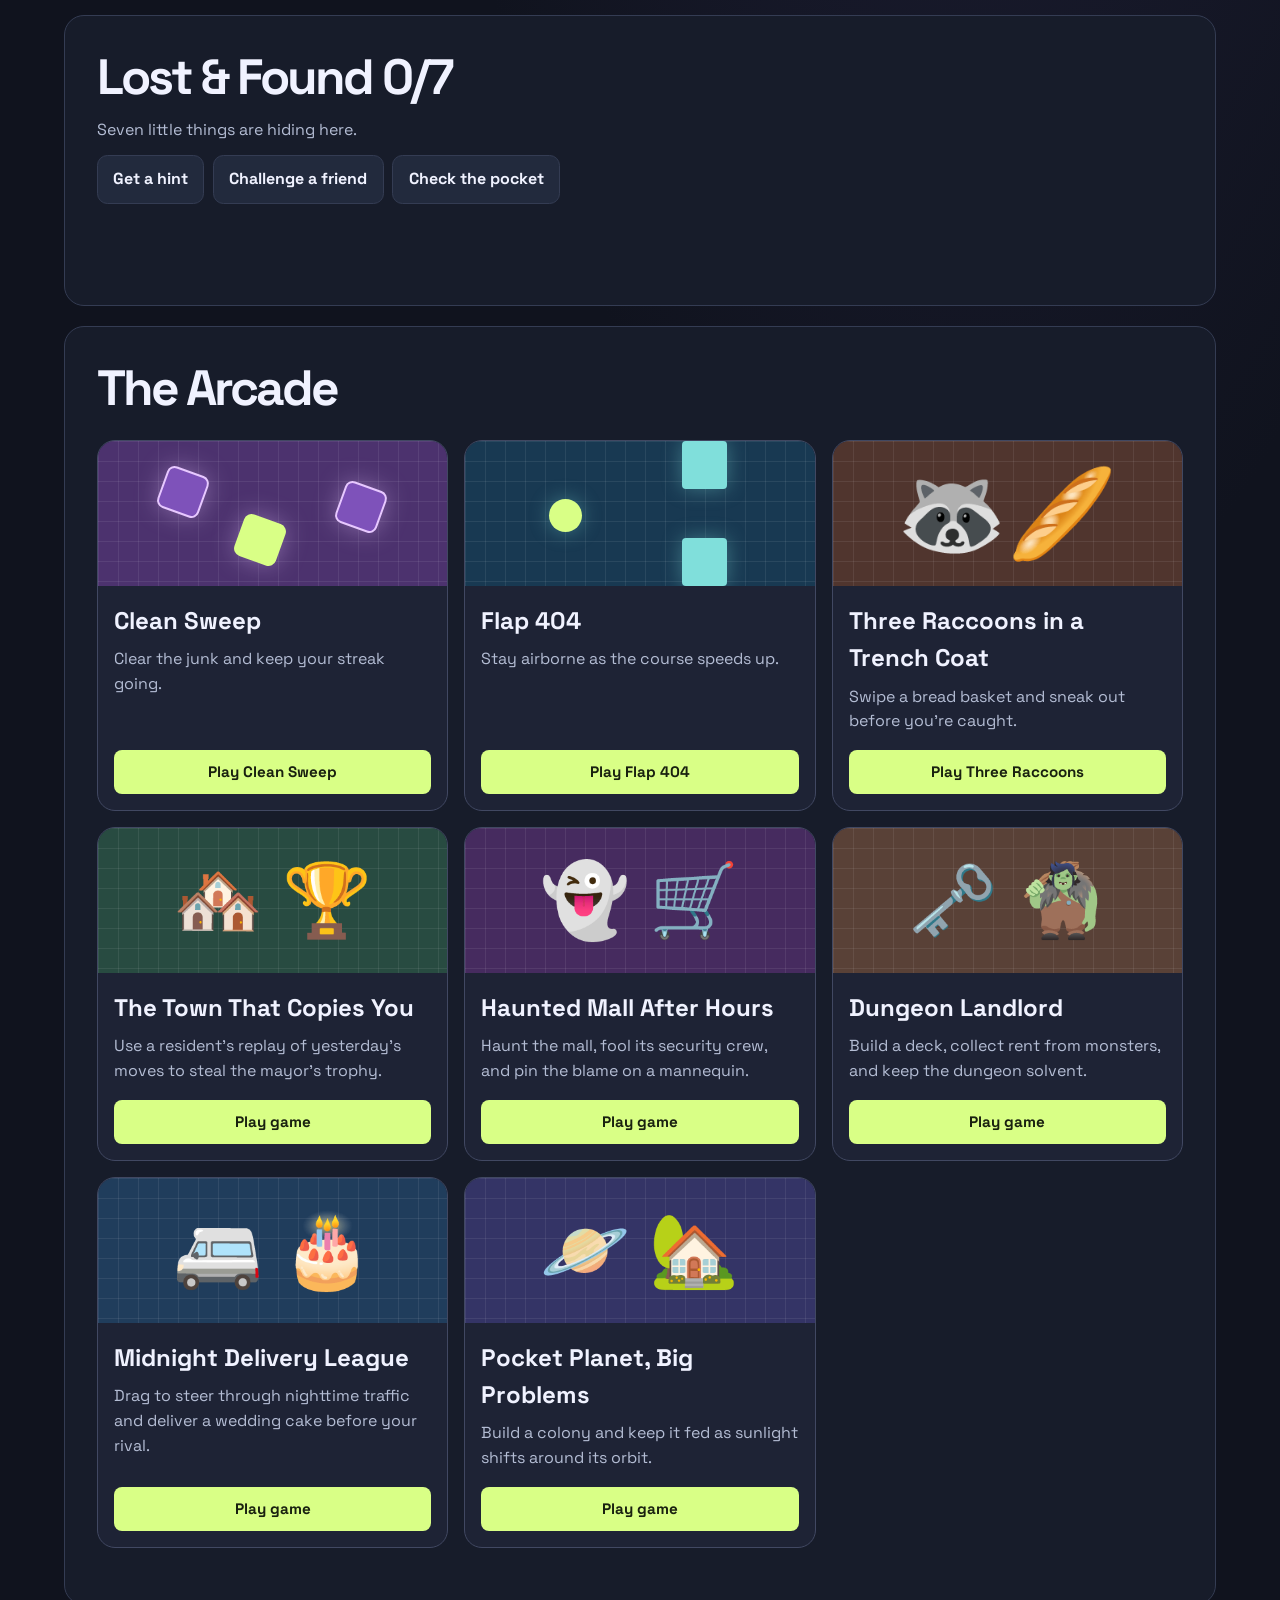
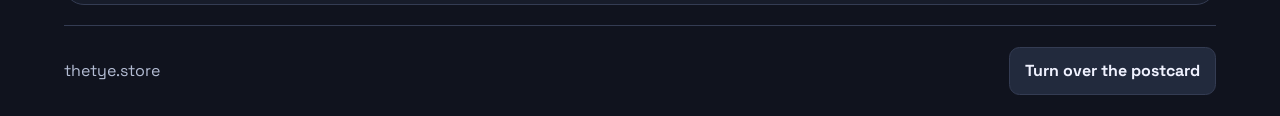
==== commit 224832bf: "Make Midnight Delivery a touch-driven racing game" ====
--- a/index.html
+++ b/index.html
@@ -163,7 +163,7 @@
 <article><div class="arcade-art feature-art town-that-copies-you-art" aria-hidden="true">🏘️ 🏆</div><div class="arcade-copy"><h3>The Town That Copies You</h3><p>Use a resident’s replay of yesterday’s moves to steal the mayor’s trophy.</p><a class="play-link" aria-label="Play The Town That Copies You" href="./games/town-that-copies-you/">Play game</a></div></article>
 <article><div class="arcade-art feature-art haunted-mall-art" aria-hidden="true">👻 🛒</div><div class="arcade-copy"><h3>Haunted Mall After Hours</h3><p>Haunt the mall, fool its security crew, and pin the blame on a mannequin.</p><a class="play-link" aria-label="Play Haunted Mall After Hours" href="./games/haunted-mall/">Play game</a></div></article>
 <article><div class="arcade-art feature-art dungeon-landlord-art" aria-hidden="true">🗝️ 🧌</div><div class="arcade-copy"><h3>Dungeon Landlord</h3><p>Build a deck, collect rent from monsters, and keep the dungeon solvent.</p><a class="play-link" aria-label="Play Dungeon Landlord" href="./games/dungeon-landlord/">Play game</a></div></article>
-<article><div class="arcade-art feature-art midnight-delivery-art" aria-hidden="true">🚐 🎂</div><div class="arcade-copy"><h3>Midnight Delivery League</h3><p>Race a rival courier without turning a wedding cake into frosting soup.</p><a class="play-link" aria-label="Play Midnight Delivery League" href="./games/midnight-delivery/">Play game</a></div></article>
+<article><div class="arcade-art feature-art midnight-delivery-art" aria-hidden="true">🚐 🎂</div><div class="arcade-copy"><h3>Midnight Delivery League</h3><p>Drag to steer through nighttime traffic and deliver a wedding cake before your rival.</p><a class="play-link" aria-label="Play Midnight Delivery League" href="./games/midnight-delivery/">Play game</a></div></article>
 <article><div class="arcade-art feature-art pocket-planet-art" aria-hidden="true">🪐 🏡</div><div class="arcade-copy"><h3>Pocket Planet, Big Problems</h3><p>Build a colony and keep it fed as sunlight shifts around its orbit.</p><a class="play-link" aria-label="Play Pocket Planet, Big Problems" href="./games/pocket-planet/">Play game</a></div></article>
 </div>
 </section>
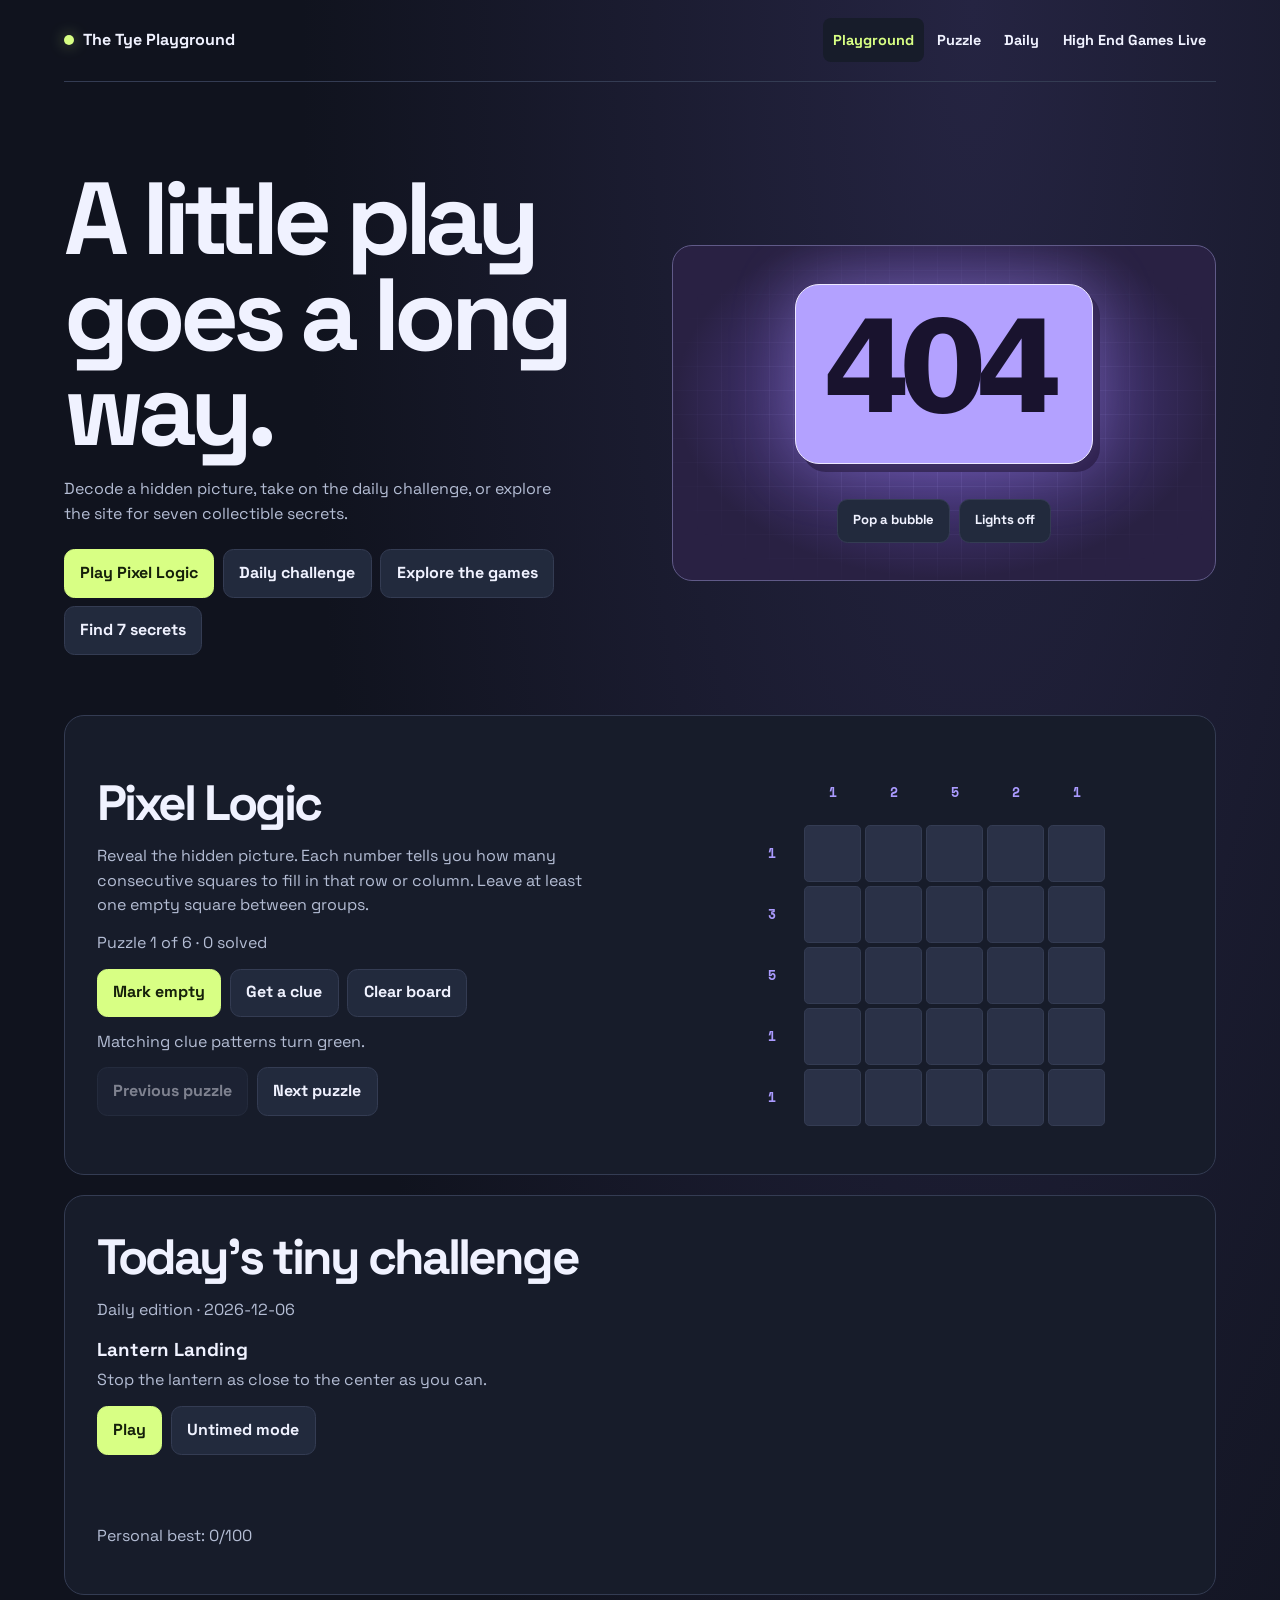
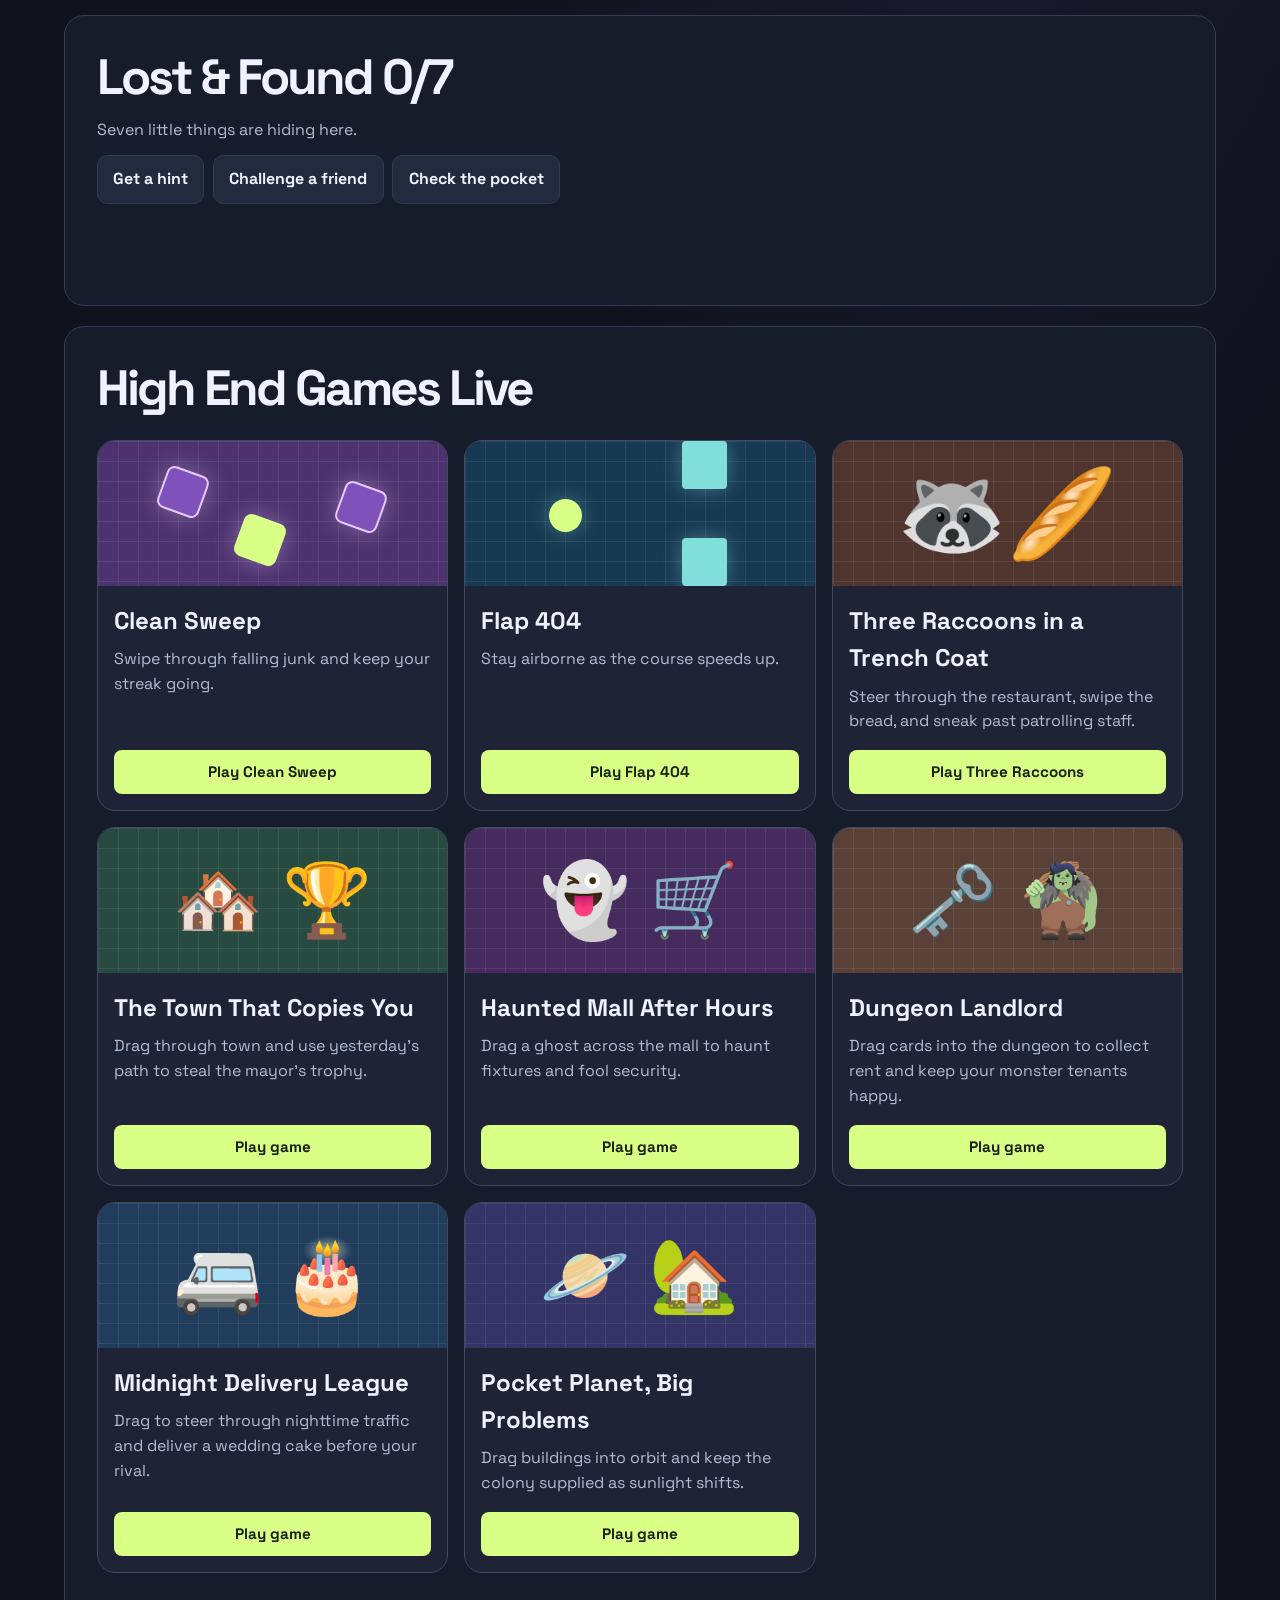
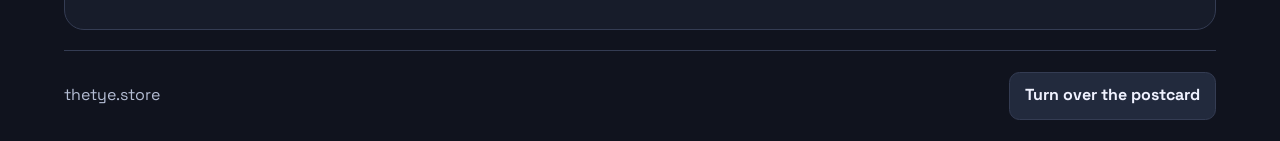
==== commit 6ee1ac6d: "Launch High End Games Live with direct touch controls" ====
--- a/index.html
+++ b/index.html
@@ -83,7 +83,7 @@
 <body>
 <header class="tye-header">
 <button id="logo" class="tye-brand" type="button">The Tye Playground</button>
-<nav aria-label="Main"><a href="./" aria-current="page">Playground</a><a href="./#pattern">Puzzle</a><a href="./#daily">Daily</a><a href="./404.html#games">Arcade</a></nav>
+<nav aria-label="Main"><a href="./" aria-current="page">Playground</a><a href="./#pattern">Puzzle</a><a href="./#daily">Daily</a><a href="./404.html#games">High End Games Live</a></nav>
 </header>
 <main>
 <div class="hero">
@@ -92,7 +92,7 @@
 <p>Decode a hidden picture, take on the daily challenge, or explore the site for seven collectible secrets.</p>
 <div class="actions">
 <a class="action primary" href="#pattern">Play Pixel Logic</a><a class="action" href="#daily">Daily challenge</a>
-<a class="action" href="./404.html#games">Visit the Arcade</a><a class="action" href="#secrets">Find 7 secrets</a>
+<a class="action" href="./404.html#games">Explore the games</a><a class="action" href="#secrets">Find 7 secrets</a>
 </div>
 </div>
 <div class="scene" id="scene">
@@ -155,16 +155,16 @@
 </div>
 </section>
 <section class="card playground-games" id="games">
-<h2>The Arcade</h2>
+<h2>High End Games Live</h2>
 <div class="arcade-grid">
-<article><div class="arcade-art sweep-art" aria-hidden="true"><i></i><i></i><i></i></div><div class="arcade-copy"><h3>Clean Sweep</h3><p>Clear the junk and keep your streak going.</p><a class="play-link" href="./404.html#games-clean-sweep">Play Clean Sweep</a></div></article>
+<article><div class="arcade-art sweep-art" aria-hidden="true"><i></i><i></i><i></i></div><div class="arcade-copy"><h3>Clean Sweep</h3><p>Swipe through falling junk and keep your streak going.</p><a class="play-link" href="./404.html#games-clean-sweep">Play Clean Sweep</a></div></article>
 <article><div class="arcade-art flight-art" aria-hidden="true"><i></i><i></i><i></i></div><div class="arcade-copy"><h3>Flap 404</h3><p>Stay airborne as the course speeds up.</p><a class="play-link" href="./404.html#games-flap">Play Flap 404</a></div></article>
-<article><div class="arcade-art raccoon-art" aria-hidden="true">🦝🥖</div><div class="arcade-copy"><h3>Three Raccoons in a Trench Coat</h3><p>Swipe a bread basket and sneak out before you’re caught.</p><a class="play-link" href="./games/three-raccoons/">Play Three Raccoons</a></div></article>
-<article><div class="arcade-art feature-art town-that-copies-you-art" aria-hidden="true">🏘️ 🏆</div><div class="arcade-copy"><h3>The Town That Copies You</h3><p>Use a resident’s replay of yesterday’s moves to steal the mayor’s trophy.</p><a class="play-link" aria-label="Play The Town That Copies You" href="./games/town-that-copies-you/">Play game</a></div></article>
-<article><div class="arcade-art feature-art haunted-mall-art" aria-hidden="true">👻 🛒</div><div class="arcade-copy"><h3>Haunted Mall After Hours</h3><p>Haunt the mall, fool its security crew, and pin the blame on a mannequin.</p><a class="play-link" aria-label="Play Haunted Mall After Hours" href="./games/haunted-mall/">Play game</a></div></article>
-<article><div class="arcade-art feature-art dungeon-landlord-art" aria-hidden="true">🗝️ 🧌</div><div class="arcade-copy"><h3>Dungeon Landlord</h3><p>Build a deck, collect rent from monsters, and keep the dungeon solvent.</p><a class="play-link" aria-label="Play Dungeon Landlord" href="./games/dungeon-landlord/">Play game</a></div></article>
+<article><div class="arcade-art raccoon-art" aria-hidden="true">🦝🥖</div><div class="arcade-copy"><h3>Three Raccoons in a Trench Coat</h3><p>Steer through the restaurant, swipe the bread, and sneak past patrolling staff.</p><a class="play-link" href="./games/three-raccoons/">Play Three Raccoons</a></div></article>
+<article><div class="arcade-art feature-art town-that-copies-you-art" aria-hidden="true">🏘️ 🏆</div><div class="arcade-copy"><h3>The Town That Copies You</h3><p>Drag through town and use yesterday’s path to steal the mayor’s trophy.</p><a class="play-link" aria-label="Play The Town That Copies You" href="./games/town-that-copies-you/">Play game</a></div></article>
+<article><div class="arcade-art feature-art haunted-mall-art" aria-hidden="true">👻 🛒</div><div class="arcade-copy"><h3>Haunted Mall After Hours</h3><p>Drag a ghost across the mall to haunt fixtures and fool security.</p><a class="play-link" aria-label="Play Haunted Mall After Hours" href="./games/haunted-mall/">Play game</a></div></article>
+<article><div class="arcade-art feature-art dungeon-landlord-art" aria-hidden="true">🗝️ 🧌</div><div class="arcade-copy"><h3>Dungeon Landlord</h3><p>Drag cards into the dungeon to collect rent and keep your monster tenants happy.</p><a class="play-link" aria-label="Play Dungeon Landlord" href="./games/dungeon-landlord/">Play game</a></div></article>
 <article><div class="arcade-art feature-art midnight-delivery-art" aria-hidden="true">🚐 🎂</div><div class="arcade-copy"><h3>Midnight Delivery League</h3><p>Drag to steer through nighttime traffic and deliver a wedding cake before your rival.</p><a class="play-link" aria-label="Play Midnight Delivery League" href="./games/midnight-delivery/">Play game</a></div></article>
-<article><div class="arcade-art feature-art pocket-planet-art" aria-hidden="true">🪐 🏡</div><div class="arcade-copy"><h3>Pocket Planet, Big Problems</h3><p>Build a colony and keep it fed as sunlight shifts around its orbit.</p><a class="play-link" aria-label="Play Pocket Planet, Big Problems" href="./games/pocket-planet/">Play game</a></div></article>
+<article><div class="arcade-art feature-art pocket-planet-art" aria-hidden="true">🪐 🏡</div><div class="arcade-copy"><h3>Pocket Planet, Big Problems</h3><p>Drag buildings into orbit and keep the colony supplied as sunlight shifts.</p><a class="play-link" aria-label="Play Pocket Planet, Big Problems" href="./games/pocket-planet/">Play game</a></div></article>
 </div>
 </section>
 </main>
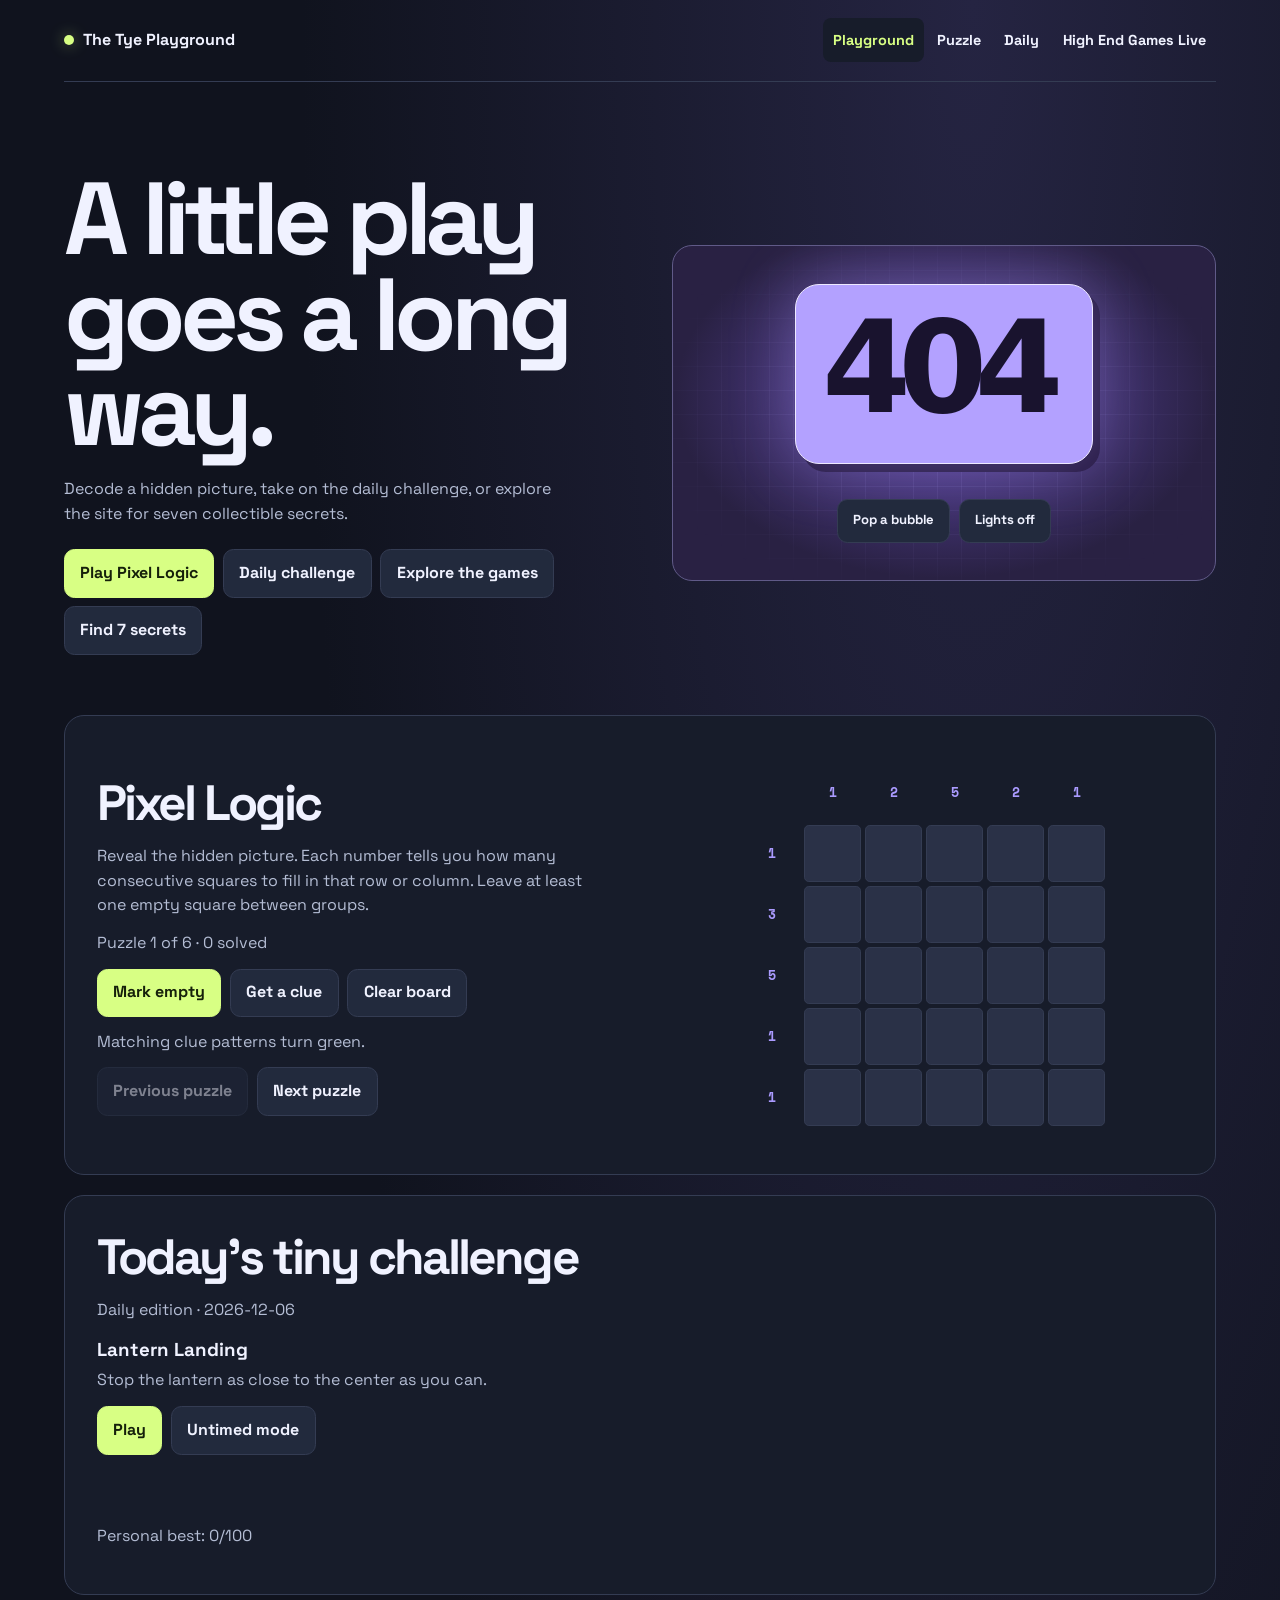
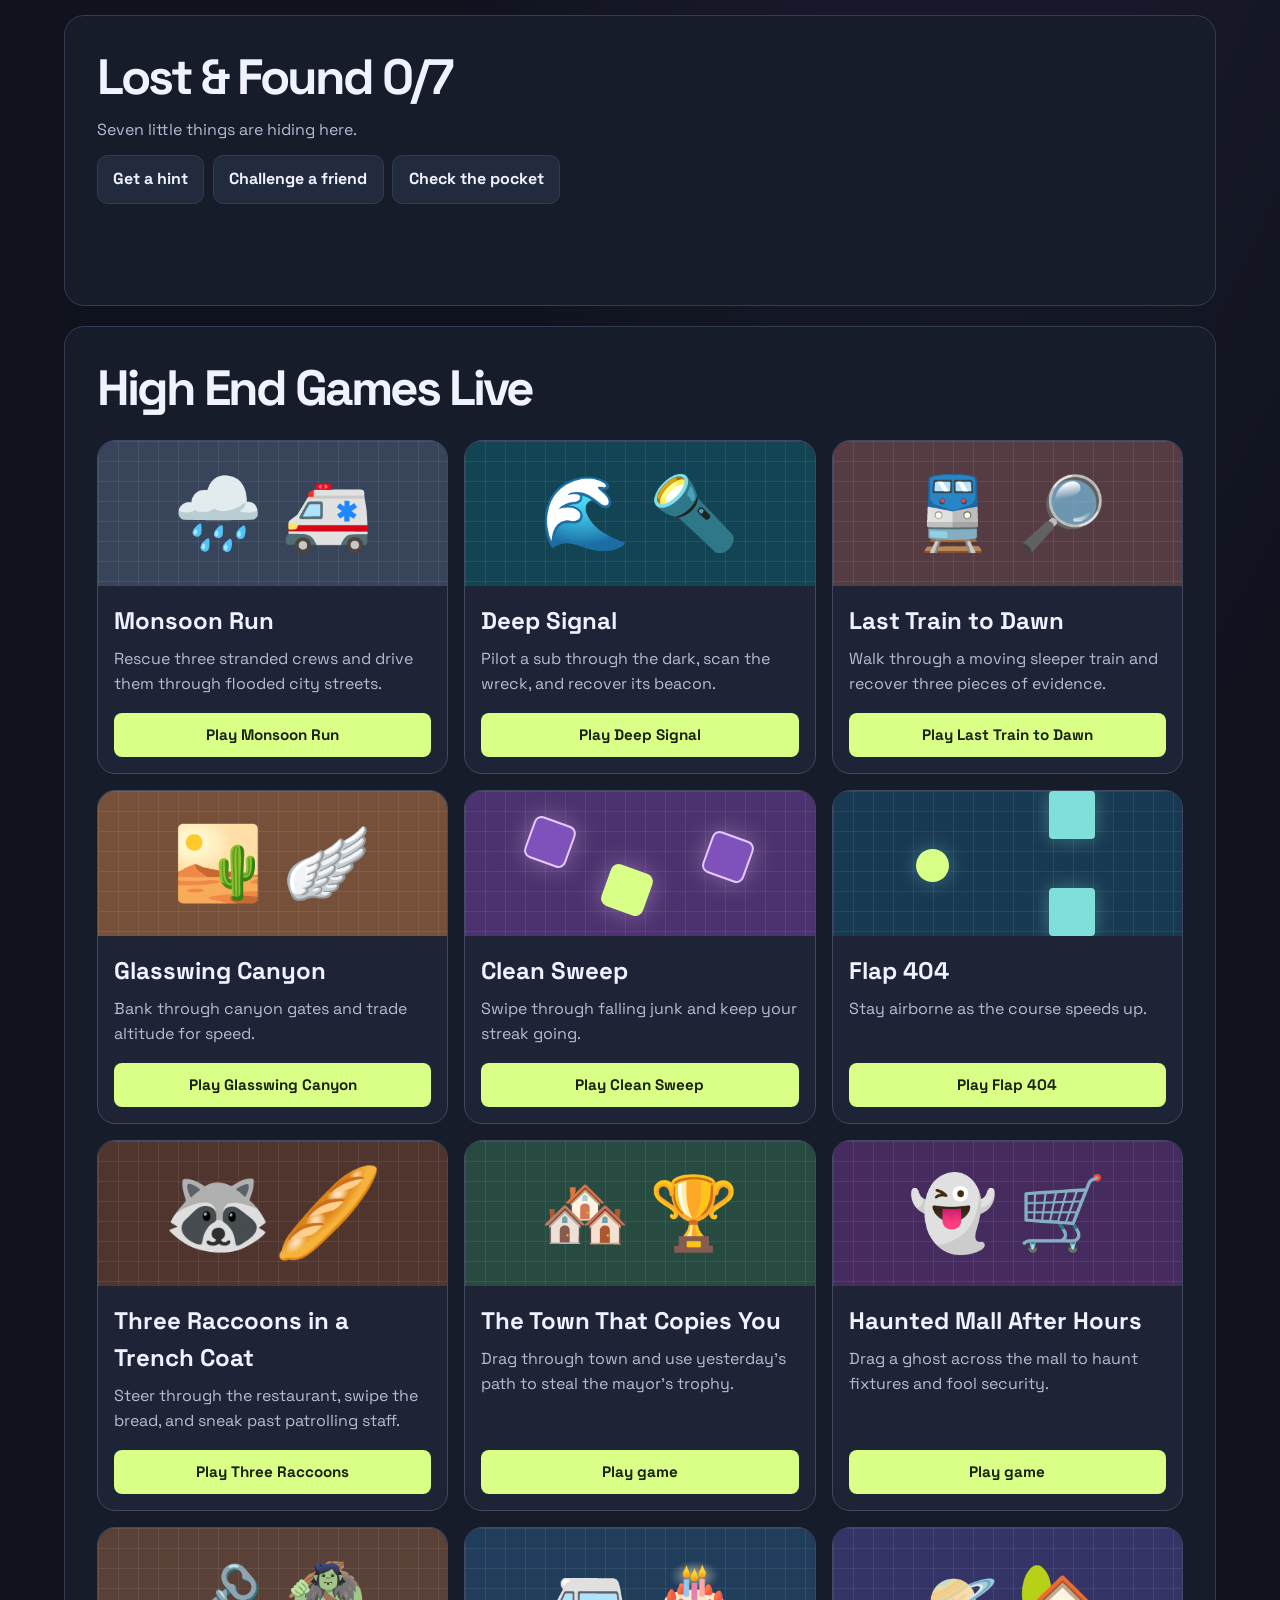
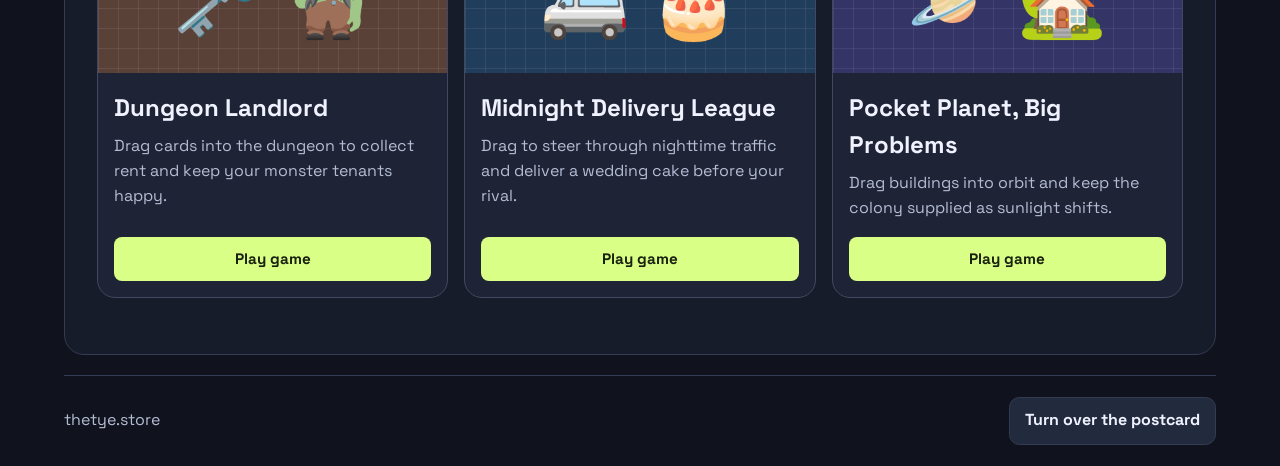
==== commit dc4cc083: "Ship four touch-controlled WebGL arcade missions" ====
--- a/index.html
+++ b/index.html
@@ -157,6 +157,10 @@
 <section class="card playground-games" id="games">
 <h2>High End Games Live</h2>
 <div class="arcade-grid">
+<article><div class="arcade-art feature-art" style="background-color:#374459" aria-hidden="true">🌧️ 🚑</div><div class="arcade-copy"><h3>Monsoon Run</h3><p>Rescue three stranded crews and drive them through flooded city streets.</p><a class="play-link" href="./games/monsoon-run/">Play Monsoon Run</a></div></article>
+<article><div class="arcade-art feature-art" style="background-color:#134453" aria-hidden="true">🌊 🔦</div><div class="arcade-copy"><h3>Deep Signal</h3><p>Pilot a sub through the dark, scan the wreck, and recover its beacon.</p><a class="play-link" href="./games/deep-signal/">Play Deep Signal</a></div></article>
+<article><div class="arcade-art feature-art" style="background-color:#553b42" aria-hidden="true">🚆 🔎</div><div class="arcade-copy"><h3>Last Train to Dawn</h3><p>Walk through a moving sleeper train and recover three pieces of evidence.</p><a class="play-link" href="./games/last-train-to-dawn/">Play Last Train to Dawn</a></div></article>
+<article><div class="arcade-art feature-art" style="background-color:#765039" aria-hidden="true">🏜️ 🪽</div><div class="arcade-copy"><h3>Glasswing Canyon</h3><p>Bank through canyon gates and trade altitude for speed.</p><a class="play-link" href="./games/glasswing-canyon/">Play Glasswing Canyon</a></div></article>
 <article><div class="arcade-art sweep-art" aria-hidden="true"><i></i><i></i><i></i></div><div class="arcade-copy"><h3>Clean Sweep</h3><p>Swipe through falling junk and keep your streak going.</p><a class="play-link" href="./404.html#games-clean-sweep">Play Clean Sweep</a></div></article>
 <article><div class="arcade-art flight-art" aria-hidden="true"><i></i><i></i><i></i></div><div class="arcade-copy"><h3>Flap 404</h3><p>Stay airborne as the course speeds up.</p><a class="play-link" href="./404.html#games-flap">Play Flap 404</a></div></article>
 <article><div class="arcade-art raccoon-art" aria-hidden="true">🦝🥖</div><div class="arcade-copy"><h3>Three Raccoons in a Trench Coat</h3><p>Steer through the restaurant, swipe the bread, and sneak past patrolling staff.</p><a class="play-link" href="./games/three-raccoons/">Play Three Raccoons</a></div></article>
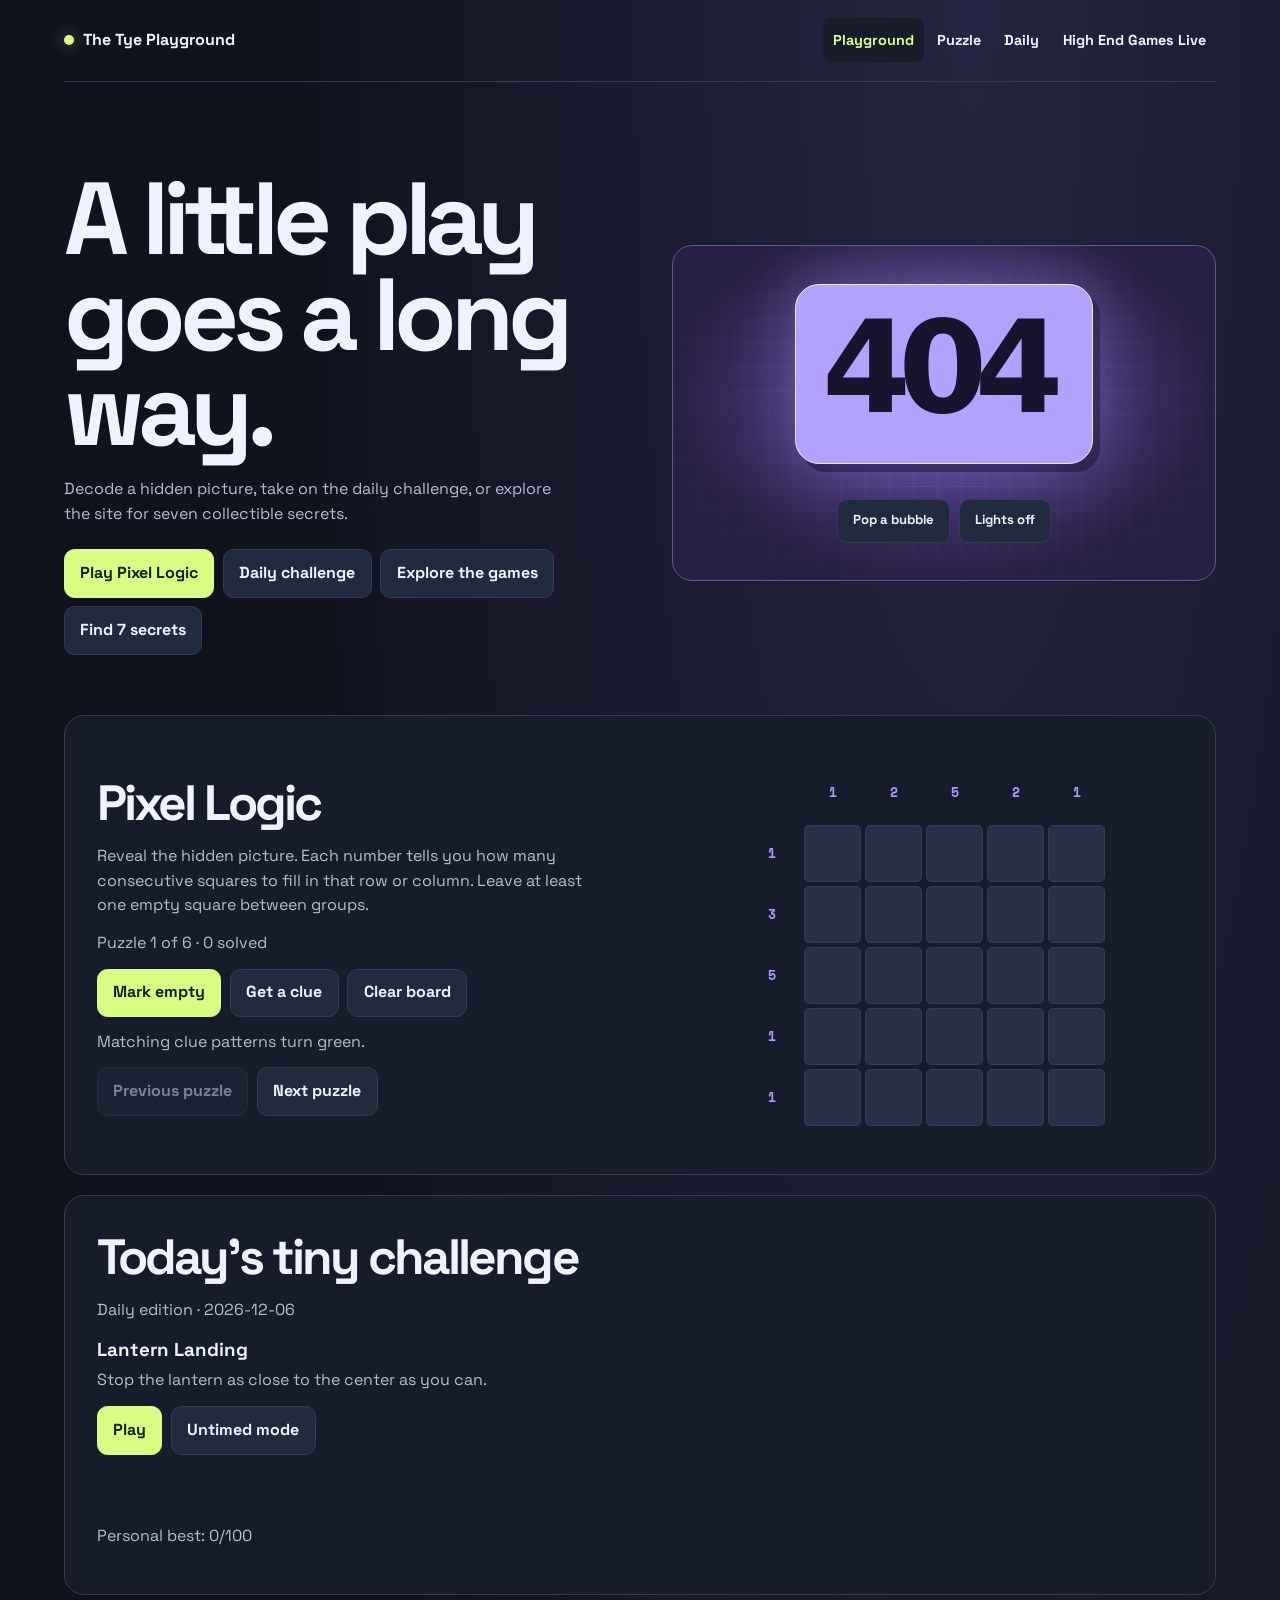
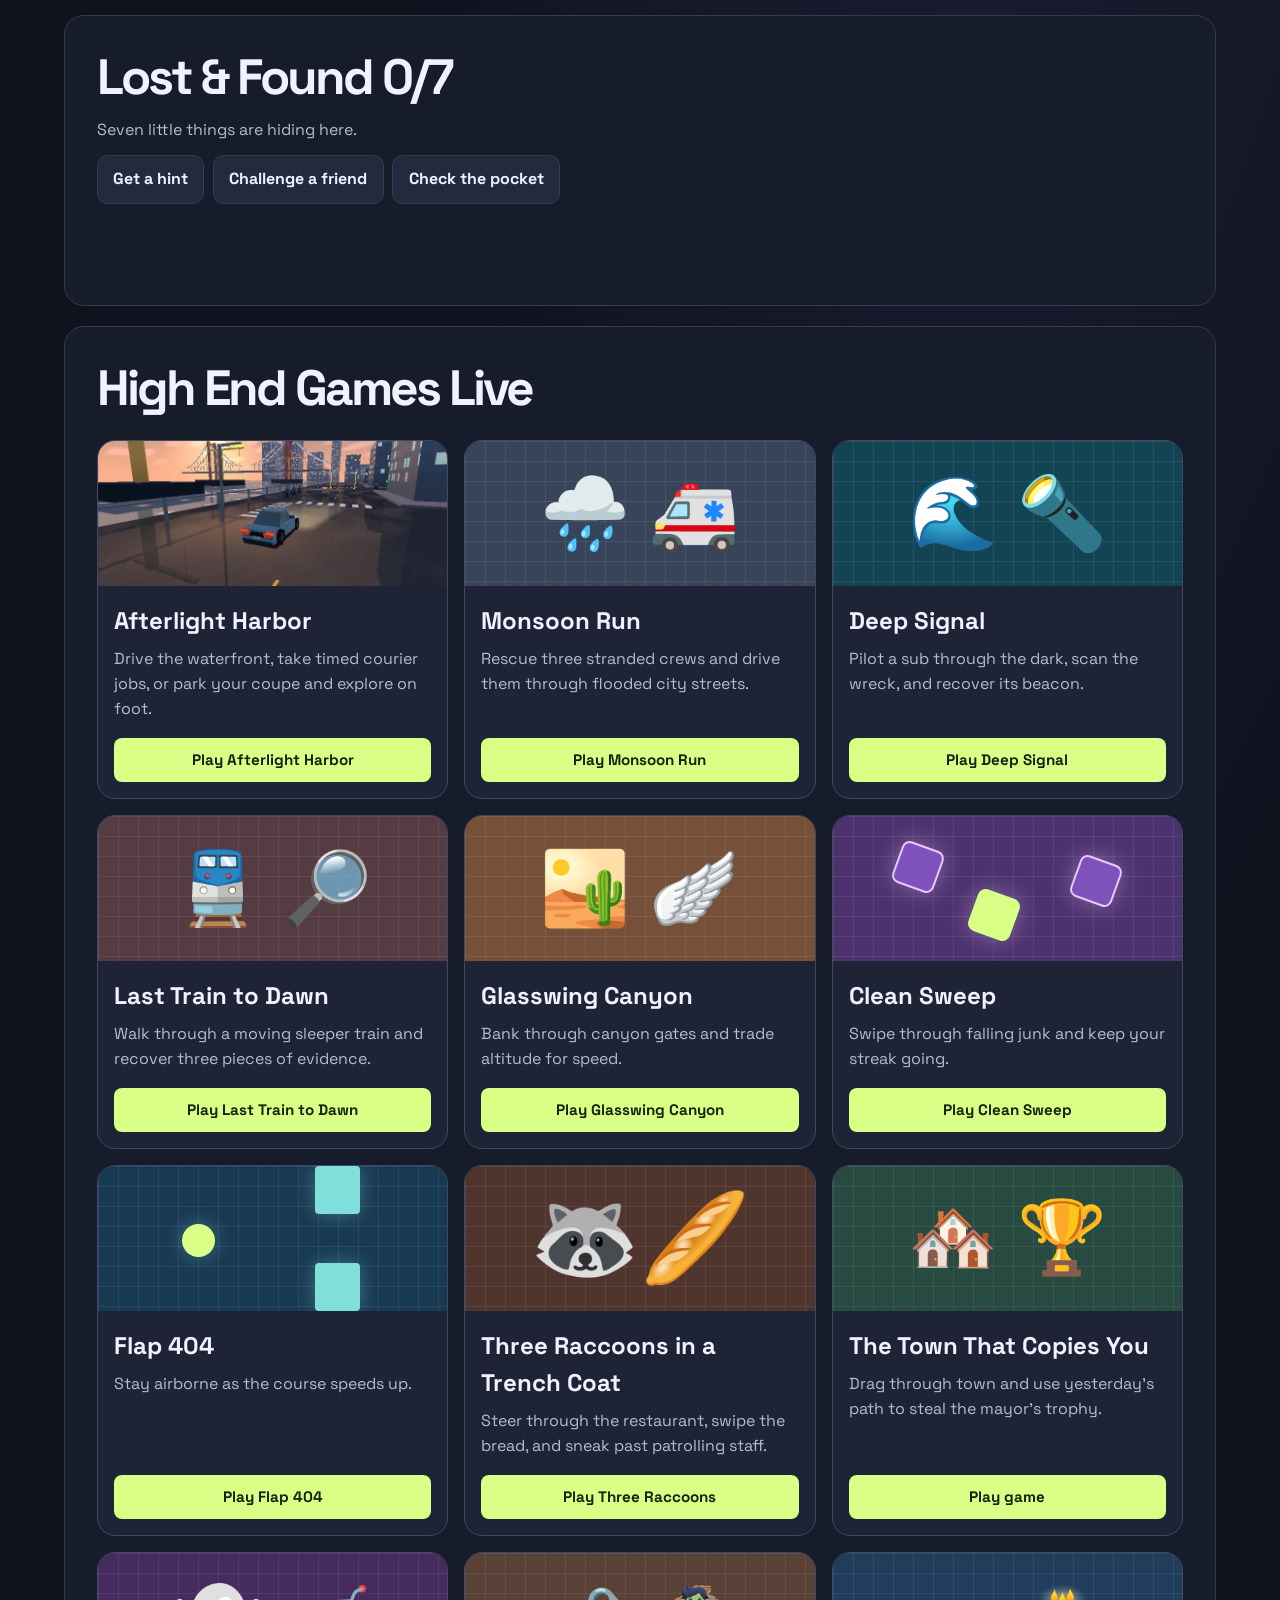
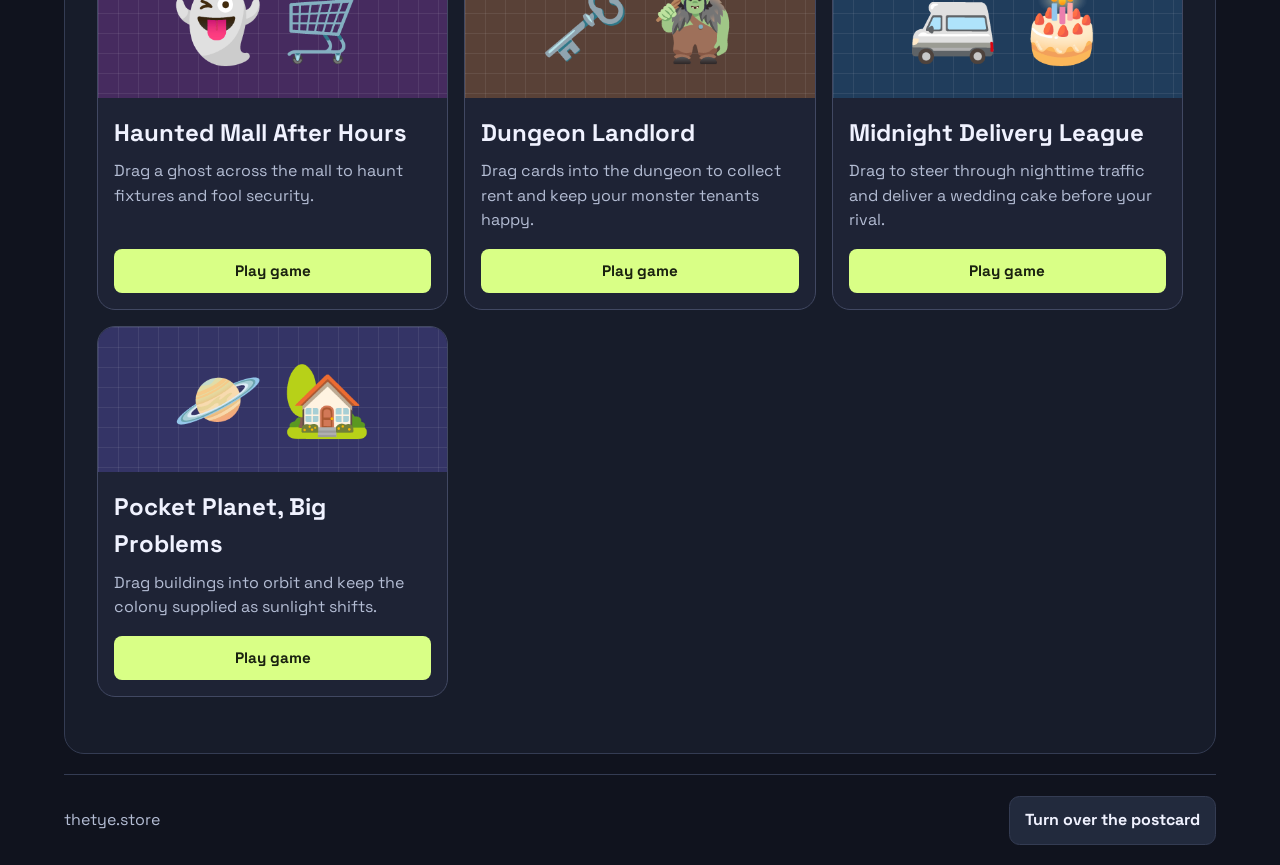
==== commit 62eb5ac5: "Launch Afterlight Harbor open-world driving and exploration" ====
--- a/index.html
+++ b/index.html
@@ -157,6 +157,7 @@
 <section class="card playground-games" id="games">
 <h2>High End Games Live</h2>
 <div class="arcade-grid">
+<article><div class="arcade-art" style="background:url('/games/afterlight-harbor/waterfront.webp') center 58% / cover" aria-hidden="true"></div><div class="arcade-copy"><h3>Afterlight Harbor</h3><p>Drive the waterfront, take timed courier jobs, or park your coupe and explore on foot.</p><a class="play-link" href="/games/afterlight-harbor/">Play Afterlight Harbor</a></div></article>
 <article><div class="arcade-art feature-art" style="background-color:#374459" aria-hidden="true">🌧️ 🚑</div><div class="arcade-copy"><h3>Monsoon Run</h3><p>Rescue three stranded crews and drive them through flooded city streets.</p><a class="play-link" href="./games/monsoon-run/">Play Monsoon Run</a></div></article>
 <article><div class="arcade-art feature-art" style="background-color:#134453" aria-hidden="true">🌊 🔦</div><div class="arcade-copy"><h3>Deep Signal</h3><p>Pilot a sub through the dark, scan the wreck, and recover its beacon.</p><a class="play-link" href="./games/deep-signal/">Play Deep Signal</a></div></article>
 <article><div class="arcade-art feature-art" style="background-color:#553b42" aria-hidden="true">🚆 🔎</div><div class="arcade-copy"><h3>Last Train to Dawn</h3><p>Walk through a moving sleeper train and recover three pieces of evidence.</p><a class="play-link" href="./games/last-train-to-dawn/">Play Last Train to Dawn</a></div></article>
